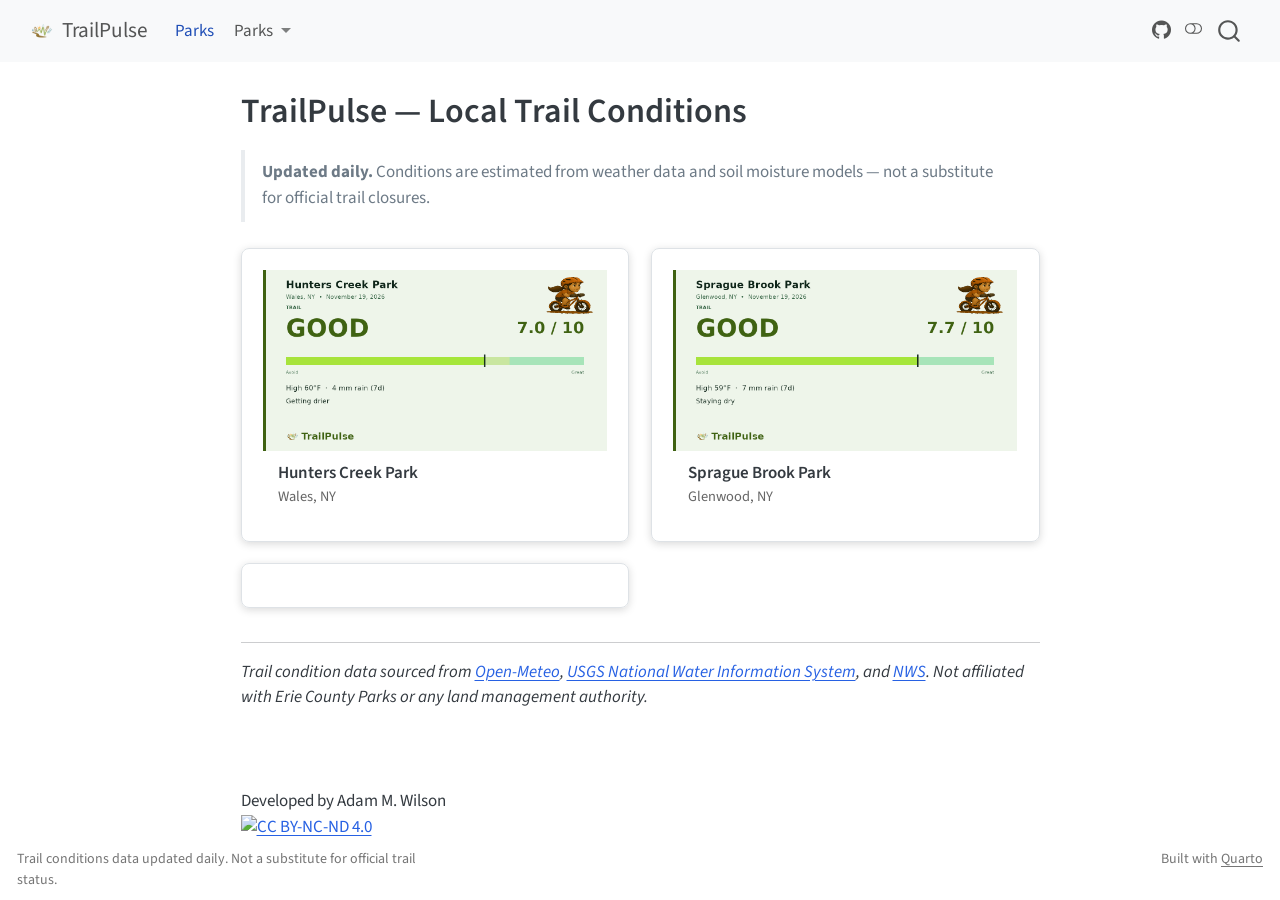
==== index.html @ bd88b4e5 "Built site for gh-pages" ====
<!DOCTYPE html>
<html xmlns="http://www.w3.org/1999/xhtml" lang="en" xml:lang="en"><head>

<meta charset="utf-8">
<meta name="generator" content="quarto-1.11.9">

<meta name="viewport" content="width=device-width, initial-scale=1.0, user-scalable=yes">


<title>TrailPulse — Local Trail Conditions – TrailPulse</title>
<style>
/* Default styles provided by pandoc.
** See https://pandoc.org/MANUAL.html#variables-for-html for config info.
*/
span.smallcaps{font-variant: small-caps;}
div.columns{display: flex; gap: 1.5em;}
div.column{flex: auto;}
@media screen {
div.columns{gap: min(4vw, 1.5em);}
div.column{overflow-x: auto;}
}
div.hanging-indent{margin-left: 1.5em; text-indent: -1.5em;}
ul.task-list{list-style: none;}
ul.task-list li input[type="checkbox"] {
  width: 0.8em;
  margin: 0 0.8em 0.2em -1em; /* quarto-specific, see https://github.com/quarto-dev/quarto-cli/issues/4556 */ 
  vertical-align: middle;
}
</style>


<script src="site_libs/quarto-nav/quarto-nav.js"></script>
<script src="site_libs/quarto-nav/headroom.min.js"></script>
<script src="site_libs/clipboard/clipboard.min.js"></script>
<script src="site_libs/quarto-search/autocomplete.umd.js"></script>
<script src="site_libs/quarto-search/fuse.min.js"></script>
<script src="site_libs/quarto-search/quarto-search.js"></script>
<meta name="quarto:offset" content="./">
<link href="./img/favicon.png" rel="icon" type="image/png">
<script src="site_libs/quarto-html/quarto.js" type="module"></script>
<script src="site_libs/quarto-html/tabsets/tabsets.js" type="module"></script>
<script src="site_libs/quarto-html/scrollable-regions/scrollable-regions.js" type="module"></script>
<script src="site_libs/quarto-html/popper.min.js"></script>
<script src="site_libs/quarto-html/tippy.umd.min.js"></script>
<script src="site_libs/quarto-html/anchor.min.js"></script>
<link href="site_libs/quarto-html/tippy.css" rel="stylesheet">
<link href="site_libs/quarto-html/quarto-syntax-highlighting-63b5708e65d6cd79cd7618c58d0c21e7.css" rel="stylesheet" class="quarto-color-scheme" id="quarto-text-highlighting-styles">
<link href="site_libs/quarto-html/quarto-syntax-highlighting-dark-447e42e69aaa9833c0ba1b986f430b20.css" rel="stylesheet" class="quarto-color-scheme quarto-color-alternate" id="quarto-text-highlighting-styles">
<link href="site_libs/quarto-html/quarto-syntax-highlighting-63b5708e65d6cd79cd7618c58d0c21e7.css" rel="stylesheet" class="quarto-color-scheme-extra" id="quarto-text-highlighting-styles">
<script src="site_libs/bootstrap/bootstrap.min.js"></script>
<link href="site_libs/bootstrap/bootstrap-icons.css" rel="stylesheet">
<link href="site_libs/bootstrap/bootstrap-ea67d19c76e621e4bbc67ae8277c98bb.min.css" rel="stylesheet" append-hash="true" class="quarto-color-scheme" id="quarto-bootstrap" data-mode="light">
<link href="site_libs/bootstrap/bootstrap-dark-d78374ffb415f58d4677e92c01d567e3.min.css" rel="stylesheet" append-hash="true" class="quarto-color-scheme quarto-color-alternate" id="quarto-bootstrap" data-mode="dark">
<link href="site_libs/bootstrap/bootstrap-ea67d19c76e621e4bbc67ae8277c98bb.min.css" rel="stylesheet" append-hash="true" class="quarto-color-scheme-extra" id="quarto-bootstrap" data-mode="light">
<script id="quarto-search-options" type="application/json">{
  "location": "navbar",
  "copy-button": false,
  "collapse-after": 3,
  "panel-placement": "end",
  "type": "overlay",
  "limit": 50,
  "keyboard-shortcut": [
    "f",
    "/",
    "s"
  ],
  "show-item-context": false,
  "language": {
    "search-no-results-text": "No results",
    "search-matching-documents-text": "matching documents",
    "search-copy-link-title": "Copy link to search",
    "search-hide-matches-text": "Hide additional matches",
    "search-more-match-text": "more match in this document",
    "search-more-matches-text": "more matches in this document",
    "search-clear-button-title": "Clear",
    "search-text-placeholder": "",
    "search-detached-cancel-button-title": "Cancel",
    "search-submit-button-title": "Submit",
    "search-label": "Search"
  }
}</script>
<script async="" src="https://www.googletagmanager.com/gtag/js?id=G-FHSPP71LBP"></script>

<script type="text/javascript">

window.dataLayer = window.dataLayer || [];
function gtag(){dataLayer.push(arguments);}
gtag('js', new Date());
gtag('config', 'G-FHSPP71LBP', { 'anonymize_ip': true});
</script>
<style>
/* ── TrailPulse custom styles ── */
/* Source of truth for site CSS (_quarto.yml include-in-header).
   Keep include/styles.css in sync when editing. */

/* ── Hero section ── */
.tp-hero {
  display: flex;
  align-items: center;
  gap: 1.5rem;
  margin-bottom: 1.5rem;
}

.tp-hero .tp-face {
  flex-shrink: 0;
}

.tp-hero-text h2 {
  margin-top: 0;
  font-size: 2rem;
}

/* ── Mud/snow level badge ── */
.tp-level-badge {
  display: inline-block;
  padding: 0.35em 0.9em;
  border-radius: 2em;
  font-weight: 700;
  font-size: 1.1em;
  letter-spacing: 0.04em;
  text-transform: uppercase;
  color: #fff;
}

/* Mud level colors */
.mud-0  { background: #d4a96a; } /* Bone Dry   */
.mud-1  { background: #c9a060; } /* Dusty      */
.mud-2  { background: #b8864a; } /* Firm       */
.mud-3  { background: #a06c34; } /* Tacky      */
.mud-4  { background: #8b5a2b; } /* Soft       */
.mud-5  { background: #7a4a22; } /* Muddy      */
.mud-6  { background: #6b3b18; } /* Very Muddy */
.mud-7  { background: #5a2e10; } /* Impassable */

/* Snow level colors */
.snow-0 { background: #b0bec5; } /* Bare       */
.snow-1 { background: #90a4ae; } /* Dusting    */
.snow-2 { background: #64b5f6; } /* Skiable    */
.snow-3 { background: #1e88e5; } /* Good       */
.snow-4 { background: #0d47a1; } /* Powder Day */

/* ── 7-day mini face strip ── */
.tp-forecast-strip {
  display: flex;
  gap: 0.5rem;
  justify-content: space-around;
  flex-wrap: wrap;
  margin: 1rem 0;
}

.tp-forecast-strip--scroll {
  flex-wrap: nowrap;
  justify-content: flex-start;
  width: max-content;
  min-width: 100%;
  margin: 0;
}

.tp-forecast-day {
  display: flex;
  flex-direction: column;
  align-items: center;
  font-size: 0.75rem;
  gap: 0.25rem;
  flex-shrink: 0;
}

.tp-forecast-day .day-label {
  font-weight: 600;
  color: var(--bs-secondary);
}

.tp-forecast-day .mud-label {
  font-size: 0.65rem;
  color: var(--bs-secondary);
}

/* Horizontal scroll wrapper for NWS / forecast strips */
.tp-hscroll {
  overflow-x: auto;
  -webkit-overflow-scrolling: touch;
  margin: 1rem 0;
  padding-bottom: 0.25rem;
}

/* ── Stat badges ── */
.tp-stat-row {
  display: flex;
  gap: 1rem;
  flex-wrap: wrap;
  margin-top: 0.5rem;
}

.tp-stat-box {
  background: var(--bs-light);
  border-radius: 0.5rem;
  padding: 1rem 1.25rem;
  text-align: center;
  flex: 1 1 140px;
  min-width: 120px;
}

.tp-stat-box .stat-value {
  font-size: 2rem;
  font-weight: 700;
  line-height: 1;
}

.tp-stat-box .stat-label {
  font-size: 0.8rem;
  color: var(--bs-secondary);
  text-transform: uppercase;
  letter-spacing: 0.05em;
}

/* ── Percentile badge ── */
.tp-percentile {
  background: var(--bs-primary);
  color: white;
  border-radius: 0.5rem;
  padding: 0.75rem 1.25rem;
  display: inline-block;
  font-size: 1rem;
}

/* ── Forecast boundary line in dygraphs ── */
.dygraph-annotation-container > div {
  border-left: 2px dashed #666 !important;
}

/* ── Park cards on landing page ── */
.tp-park-grid {
  display: grid;
  grid-template-columns: repeat(auto-fill, minmax(min(100%, 280px), 1fr));
  gap: 1.25rem;
  margin-top: 1.5rem;
}

.tp-park-card {
  border: 1px solid var(--bs-border-color);
  border-radius: 0.75rem;
  padding: 1.25rem;
  text-decoration: none;
  color: inherit;
  display: block;
  transition: box-shadow 0.2s;
}

.tp-park-card:hover {
  box-shadow: 0 4px 16px rgba(0,0,0,0.12);
  text-decoration: none;
  color: inherit;
}

.tp-park-card .park-name {
  font-size: 1.2rem;
  font-weight: 700;
  margin-bottom: 0.25rem;
}

.tp-park-card .park-location {
  font-size: 0.85rem;
  color: var(--bs-secondary);
  margin-bottom: 0.75rem;
}

/* ── NWS forecast cards ── */
.nws-forecast-card {
  min-width: 80px;
  max-width: 100px;
  border: 1px solid var(--bs-border-color);
  border-radius: 0.5rem;
  padding: 0.4rem 0.3rem;
  text-align: center;
  display: flex;
  flex-direction: column;
  align-items: center;
  gap: 0.15rem;
  font-size: 0.75rem;
  flex-shrink: 0;
}
.nws-forecast-card .nws-period-name {
  font-weight: 600;
  font-size: 0.8rem;
  color: var(--bs-body-color);
}
.nws-forecast-card .nws-temp {
  font-size: 0.85rem;
  font-weight: 500;
  line-height: 1.2;
}
.nws-forecast-card .nws-precip { color: #1565C0; font-size: 0.75rem; }
.nws-forecast-card .nws-wind   { color: var(--bs-secondary); font-size: 0.7rem; }
.nws-forecast-card .nws-desc {
  font-size: 0.65rem;
  color: var(--bs-secondary);
  max-width: 90px;
  overflow-wrap: break-word;
}
.nws-forecast-card img { width: 48px; height: 48px; border-radius: 4px; }

/* ── Condition card (hero redesign) ── */
.tp-condition-card {
  display: flex;
  flex-direction: column;
  gap: 0.75rem;
  margin-bottom: 1.5rem;
}

.tp-condition-main {
  display: flex;
  align-items: center;
  gap: 1.5rem;
  flex-wrap: wrap;
}

.tp-condition-main > svg {
  width: 160px;
  max-width: 100%;
  height: auto;
  flex-shrink: 0;
}

.tp-score-col {
  flex: 1;
  min-width: 200px;
  display: flex;
  flex-direction: column;
  gap: 0.4rem;
}

.tp-score-header {
  display: flex;
  align-items: baseline;
  gap: 0.75rem;
  flex-wrap: wrap;
}

.tp-score-num {
  font-size: 3rem;
  font-weight: 800;
  line-height: 1;
}

.tp-label-pill {
  display: inline-block;
  padding: 0.25em 0.8em;
  border-radius: 999px;
  font-weight: 700;
  font-size: 1rem;
  text-transform: uppercase;
  letter-spacing: 0.04em;
  color: #fff;
}

.tp-score-bar-bg {
  height: 12px;
  min-height: 12px;
  width: 100%;
  border-radius: 6px;
  background: #dee2e6;
  overflow: hidden;
  flex-shrink: 0;
}

.tp-score-bar-fill {
  height: 12px;
  border-radius: 6px;
  transition: width 0.3s ease;
}

.tp-score-endpoints {
  display: flex;
  justify-content: space-between;
  font-size: 0.7rem;
  color: var(--bs-secondary);
}

/* Condition context row */
.tp-context-row {
  font-size: 0.9rem;
  color: var(--bs-secondary);
}

/* ── Page toolbar: update banner + share ── */
.tp-page-toolbar {
  display: flex;
  align-items: stretch;
  gap: 0.75rem;
  flex-wrap: wrap;
  margin-bottom: 1rem;
}

.tp-page-toolbar .tp-update-banner {
  flex: 1 1 16rem;
  margin-bottom: 0;
}

.tp-share-btn {
  flex: 0 0 auto;
  align-self: center;
  appearance: none;
  border: 1px solid var(--bs-border-color, #ced4da);
  background: var(--bs-body-bg, #fff);
  color: var(--bs-body-color, #212529);
  border-radius: 0.4rem;
  padding: 0.55rem 0.95rem;
  font-size: 0.875rem;
  font-weight: 600;
  line-height: 1.2;
  cursor: pointer;
  min-height: 44px;
  touch-action: manipulation;
}

.tp-share-btn:hover,
.tp-share-btn:focus-visible {
  border-color: var(--bs-primary, #0d6efd);
  color: var(--bs-primary, #0d6efd);
  outline: none;
}

.tp-share-btn:focus-visible {
  box-shadow: 0 0 0 3px rgba(13, 110, 253, 0.25);
}

.tp-share-btn.tp-share-copied {
  border-color: #16a34a;
  color: #15803d;
  background: #dcfce7;
}

/* ── Last-updated banner ── */
.tp-update-banner {
  padding: 0.45rem 0.85rem;
  border-left: 4px solid #0d6efd;
  background: #f0f6ff;
  border-radius: 0 0.25rem 0.25rem 0;
  margin-bottom: 1rem;
  font-size: 0.875rem;
}

.tp-update-banner.tp-stale {
  border-left-color: #dc3545;
  background: #fff5f5;
  color: #842029;
}

.tp-update-banner.tp-stale::before {
  content: "⚠️ Data may be outdated — ";
  font-weight: 700;
}

/* Charts / figures — never overflow viewport */
.cell-output-display,
.quarto-figure,
.figure {
  max-width: 100%;
  overflow-x: auto;
}

.cell-output-display img,
.quarto-figure img,
img.figure-img,
.plotly {
  max-width: 100%;
  height: auto;
}

svg.ggplot,
.cell-output-display svg {
  max-width: 100%;
  height: auto;
}

/* Dark mode overrides */
[data-bs-theme="dark"] .tp-score-bar-bg { background: #495057; }
[data-bs-theme="dark"] .tp-update-banner { background: #1a2840; border-left-color: #4d9fff; }
[data-bs-theme="dark"] .tp-update-banner.tp-stale { background: #3b1219; border-left-color: #f87171; color: #fca5a5; }
[data-bs-theme="dark"] .tp-stat-box { background: var(--bs-secondary-bg, #343a40); }
[data-bs-theme="dark"] .tp-share-btn {
  background: var(--bs-secondary-bg, #343a40);
  border-color: #6c757d;
  color: var(--bs-body-color, #dee2e6);
}
[data-bs-theme="dark"] .tp-share-btn.tp-share-copied {
  background: #14532d;
  border-color: #22c55e;
  color: #86efac;
}

/* ── Phone ── */
@media (max-width: 576px) {
  .tp-condition-main {
    flex-direction: column;
    align-items: flex-start;
    gap: 0.75rem;
  }

  .tp-condition-main > svg {
    width: 88px;
    max-width: 88px;
  }

  .tp-score-col {
    min-width: 0;
    width: 100%;
  }

  .tp-score-num {
    font-size: 2rem;
  }

  .tp-label-pill {
    font-size: 0.85rem;
  }

  .tp-stat-box {
    flex: 1 1 calc(50% - 0.5rem);
    padding: 0.75rem 0.85rem;
  }

  .tp-stat-box .stat-value {
    font-size: 1.35rem;
  }

  .tp-stat-box .stat-label {
    font-size: 0.7rem;
  }

  .tp-percentile {
    display: block;
    width: 100%;
    box-sizing: border-box;
  }

  .tp-forecast-day svg {
    width: 56px !important;
    height: auto !important;
  }

  .tp-page-toolbar {
    flex-direction: column;
    align-items: stretch;
  }

  .tp-share-btn {
    width: 100%;
  }

  .tp-hero-text h2 {
    font-size: 1.5rem;
  }
}

/* ── Tablet ── */
@media (min-width: 577px) and (max-width: 992px) {
  .tp-score-num {
    font-size: 2.5rem;
  }

  .tp-condition-main > svg {
    width: 130px;
  }
}
</style>


<meta property="og:title" content="TrailPulse — Local Trail Conditions – TrailPulse">
<meta property="og:description" content="Live mud scores, snow conditions, and 7-day forecasts for local trails. Know before you go.">
<meta property="og:image" content="https://adammwilson.github.io/TrailPulse/parks/hunters-creek/og-card.png">
<meta property="og:site_name" content="TrailPulse">
<meta property="og:image:alt" content="Hunters Creek Park trail conditions card">
<meta property="og:image:height" content="630">
<meta property="og:image:width" content="1200">
<meta name="twitter:title" content="TrailPulse — Local Trail Conditions – TrailPulse">
<meta name="twitter:description" content="Live mud scores, snow conditions, and 7-day forecasts for local trails. Know before you go.">
<meta name="twitter:image" content="https://adammwilson.github.io/TrailPulse/parks/hunters-creek/og-card.png">
<meta name="twitter:card" content="summary_large_image">
<meta name="twitter:image:alt" content="Hunters Creek Park trail conditions card">
</head>

<body class="nav-fixed fullcontent quarto-light"><a id="quarto-skip-link" class="visually-hidden-focusable" href="#quarto-document-content">Skip to main content</a><script id="quarto-html-before-body" type="application/javascript">
    const toggleBodyColorMode = (bsSheetEl) => {
      const mode = bsSheetEl.getAttribute("data-mode");
      const bodyEl = window.document.querySelector("body");
      if (mode === "dark") {
        bodyEl.classList.add("quarto-dark");
        bodyEl.classList.remove("quarto-light");
      } else {
        bodyEl.classList.add("quarto-light");
        bodyEl.classList.remove("quarto-dark");
      }
    }
    const toggleBodyColorPrimary = () => {
      const bsSheetEl = window.document.querySelector("link#quarto-bootstrap:not([rel=disabled-stylesheet])");
      if (bsSheetEl) {
        toggleBodyColorMode(bsSheetEl);
      }
    }
    const setColorSchemeToggle = (alternate) => {
      const toggles = window.document.querySelectorAll('.quarto-color-scheme-toggle');
      for (let i=0; i < toggles.length; i++) {
        const toggle = toggles[i];
        if (toggle) {
          toggle.setAttribute("aria-checked", alternate ? "true" : "false");
          if (alternate) {
            toggle.classList.add("alternate");
          } else {
            toggle.classList.remove("alternate");
          }
        }
      }
    };
    const toggleColorMode = (alternate) => {
      // Switch the stylesheets
      const primaryStylesheets = window.document.querySelectorAll('link.quarto-color-scheme:not(.quarto-color-alternate)');
      const alternateStylesheets = window.document.querySelectorAll('link.quarto-color-scheme.quarto-color-alternate');
      manageTransitions('#quarto-margin-sidebar .nav-link', false);
      if (alternate) {
        // note: dark is layered on light, we don't disable primary!
        enableStylesheet(alternateStylesheets);
        for (const sheetNode of alternateStylesheets) {
          if (sheetNode.id === "quarto-bootstrap") {
            toggleBodyColorMode(sheetNode);
          }
        }
      } else {
        disableStylesheet(alternateStylesheets);
        enableStylesheet(primaryStylesheets)
        toggleBodyColorPrimary();
      }
      manageTransitions('#quarto-margin-sidebar .nav-link', true);
      // Switch the toggles
      setColorSchemeToggle(alternate)
    }
    // Hack to workaround the fact that safari doesn't
    // properly recolor the scrollbar when toggling (#1455).
    // Not run on load: stylesheets are set before first paint there, and
    // scrolling would undo the scroll to a URL fragment (#14973).
    // The one pixel nudge keeps the reader where they were.
    const refreshSafariScrollbar = () => {
      if (navigator.userAgent.indexOf('Safari') > 0 && navigator.userAgent.indexOf('Chrome') == -1) {
        manageTransitions("body", false);
        const scrollY = window.scrollY;
        window.scrollTo(0, scrollY > 0 ? scrollY - 1 : 1);
        setTimeout(() => {
          window.scrollTo(0, scrollY);
          manageTransitions("body", true);
        }, 40);
      }
    }
    const disableStylesheet = (stylesheets) => {
      for (let i=0; i < stylesheets.length; i++) {
        const stylesheet = stylesheets[i];
        stylesheet.rel = 'disabled-stylesheet';
      }
    }
    const enableStylesheet = (stylesheets) => {
      for (let i=0; i < stylesheets.length; i++) {
        const stylesheet = stylesheets[i];
        if(stylesheet.rel !== 'stylesheet') { // for Chrome, which will still FOUC without this check
          stylesheet.rel = 'stylesheet';
        }
      }
    }
    const manageTransitions = (selector, allowTransitions) => {
      const els = window.document.querySelectorAll(selector);
      for (let i=0; i < els.length; i++) {
        const el = els[i];
        if (allowTransitions) {
          el.classList.remove('notransition');
        } else {
          el.classList.add('notransition');
        }
      }
    }
    const isFileUrl = () => {
      return window.location.protocol === 'file:';
    }
    const hasAlternateSentinel = () => {
      let styleSentinel = getColorSchemeSentinel();
      if (styleSentinel !== null) {
        return styleSentinel === "alternate";
      } else {
        return false;
      }
    }
    const setStyleSentinel = (alternate) => {
      const value = alternate ? "alternate" : "default";
      if (!isFileUrl()) {
        window.localStorage.setItem("quarto-color-scheme", value);
      } else {
        localAlternateSentinel = value;
      }
    }
    const getColorSchemeSentinel = () => {
      if (!isFileUrl()) {
        const storageValue = window.localStorage.getItem("quarto-color-scheme");
        return storageValue != null ? storageValue : localAlternateSentinel;
      } else {
        return localAlternateSentinel;
      }
    }
    const toggleGiscusIfUsed = (isAlternate, darkModeDefault) => {
      const baseTheme = document.querySelector('#giscus-base-theme')?.value ?? 'light';
      const alternateTheme = document.querySelector('#giscus-alt-theme')?.value ?? 'dark';
      let newTheme = '';
      if(authorPrefersDark) {
        newTheme = isAlternate ? baseTheme : alternateTheme;
      } else {
        newTheme = isAlternate ? alternateTheme : baseTheme;
      }
      const changeGiscusTheme = () => {
        // From: https://github.com/giscus/giscus/issues/336
        const sendMessage = (message) => {
          const iframe = document.querySelector('iframe.giscus-frame');
          if (!iframe) return;
          iframe.contentWindow.postMessage({ giscus: message }, 'https://giscus.app');
        }
        sendMessage({
          setConfig: {
            theme: newTheme
          }
        });
      }
      const isGiscussLoaded = window.document.querySelector('iframe.giscus-frame') !== null;
      if (isGiscussLoaded) {
        changeGiscusTheme();
      }
    };
    const authorPrefersDark = false;
    const darkModeDefault = authorPrefersDark;
      document.querySelector('link#quarto-text-highlighting-styles.quarto-color-scheme-extra').rel = 'disabled-stylesheet';
      document.querySelector('link#quarto-bootstrap.quarto-color-scheme-extra').rel = 'disabled-stylesheet';
    let localAlternateSentinel = darkModeDefault ? 'alternate' : 'default';
    // Dark / light mode switch
    window.quartoToggleColorScheme = () => {
      // Read the current dark / light value
      let toAlternate = !hasAlternateSentinel();
      toggleColorMode(toAlternate);
      refreshSafariScrollbar();
      setStyleSentinel(toAlternate);
      toggleGiscusIfUsed(toAlternate, darkModeDefault);
      window.dispatchEvent(new Event('resize'));
    };
    // Switch to dark mode if need be
    if (hasAlternateSentinel()) {
      toggleColorMode(true);
    } else {
      toggleColorMode(false);
    }
  </script>

<div id="quarto-search-results"></div>
  <header id="quarto-header" class="headroom fixed-top">
    <nav class="navbar navbar-expand-lg " data-bs-theme="dark" aria-label="Site">
      <div class="navbar-container container-fluid">
      <div class="navbar-brand-container mx-auto">
    <a href="./index.html" class="navbar-brand navbar-brand-logo">
    <img src="./img/logo.png" alt="TrailPulse" class="navbar-logo light-content">
    <img src="./img/logo.png" alt="TrailPulse" class="navbar-logo dark-content">
    </a>
    <a class="navbar-brand" href="./index.html">
    <span class="navbar-title">TrailPulse</span>
    </a>
  </div>
          <button class="navbar-toggler" type="button" data-bs-toggle="collapse" data-bs-target="#navbarCollapse" aria-controls="navbarCollapse" aria-expanded="false" aria-label="Toggle navigation" onclick="if (window.quartoToggleHeadroom) { window.quartoToggleHeadroom(); }">
  <span class="navbar-toggler-icon"></span>
</button>
          <div class="collapse navbar-collapse" id="navbarCollapse">
            <ul class="navbar-nav navbar-nav-scroll me-auto">
  <li class="nav-item">
    <a class="nav-link active" href="./index.html" aria-current="page"> 
<span class="menu-text">Parks</span></a>
  </li>  
  <li class="nav-item dropdown ">
    <a class="nav-link dropdown-toggle" href="#" id="nav-menu-parks" role="link" data-bs-toggle="dropdown" aria-expanded="false">
 <span class="menu-text">Parks</span>
    </a>
    <ul class="dropdown-menu" aria-labelledby="nav-menu-parks">    
        <li>
    <a class="dropdown-item" href="./parks/hunters-creek/index.html">
 <span class="dropdown-text">Hunters Creek Park</span></a>
  </li>  
        <li>
    <a class="dropdown-item" href="./parks/sprague-brook/index.html">
 <span class="dropdown-text">Sprague Brook Park</span></a>
  </li>  
    </ul>
  </li>
</ul>
            <ul class="navbar-nav navbar-nav-scroll ms-auto">
  <li class="nav-item compact">
    <a class="nav-link" href="https://github.com/adammwilson/TrailPulse"> <i class="bi bi-github" role="img">
</i> 
<span class="menu-text"></span></a>
  </li>  
</ul>
          </div> <!-- /navcollapse -->
            <div class="quarto-navbar-tools">
  <button type="button" role="switch" aria-checked="false" class="quarto-color-scheme-toggle quarto-navigation-tool  px-1" onclick="window.quartoToggleColorScheme(); return false;" title="Toggle dark mode" aria-label="Toggle dark mode"><i class="bi"></i></button>
</div>
            <div id="quarto-search" class="" title="Search"></div>
      </div> <!-- /container-fluid -->
    </nav>
</header>
<!-- content -->
<div id="quarto-content" class="quarto-container page-columns page-rows-contents page-layout-article page-navbar">
<!-- sidebar -->
<!-- margin-sidebar -->
    
<!-- main -->
<main class="content" id="quarto-document-content" tabindex="-1">


<header id="title-block-header" class="quarto-title-block default">
<div class="quarto-title">
<h1 class="title">TrailPulse — Local Trail Conditions</h1>
</div>



<div class="quarto-title-meta">

    
  
    
  </div>
  


</header>


<blockquote class="blockquote">
<p><strong>Updated daily.</strong> Conditions are estimated from weather data and soil moisture models — not a substitute for official trail closures.</p>
</blockquote>
<div class="tp-park-grid">
<a href="parks/hunters-creek/index.html" class="tp-park-card" style="text-decoration:none;color:inherit;display:flex;flex-direction:column;border-radius:8px;overflow:hidden;box-shadow:0 2px 8px rgba(0,0,0,0.15);"> <img src="parks/hunters-creek/og-card.png" alt="Hunters Creek Park trail conditions card" style="width:100%;display:block;">
<div style="padding:0.6rem 0.9rem 0.7rem;">
<div style="font-weight:600;font-size:1rem;">
Hunters Creek Park
</div>
<div style="font-size:0.85em;color:#666;">
Wales, NY
</div>
</div>
</a> <a href="parks/sprague-brook/index.html" class="tp-park-card" style="text-decoration:none;color:inherit;display:flex;flex-direction:column;border-radius:8px;overflow:hidden;box-shadow:0 2px 8px rgba(0,0,0,0.15);"> <img src="parks/sprague-brook/og-card.png" alt="Sprague Brook Park trail conditions card" style="width:100%;display:block;">
<div style="padding:0.6rem 0.9rem 0.7rem;">
<div style="font-weight:600;font-size:1rem;">
Sprague Brook Park
</div>
<div style="font-size:0.85em;color:#666;">
Glenwood, NY
</div>
</div>
</a><p><a href="parks/sprague-brook/index.html" class="tp-park-card" style="text-decoration:none;color:inherit;display:flex;flex-direction:column;border-radius:8px;overflow:hidden;box-shadow:0 2px 8px rgba(0,0,0,0.15);"></a></p>
</div>
<hr>
<p><em>Trail condition data sourced from <a href="https://open-meteo.com">Open-Meteo</a>, <a href="https://waterdata.usgs.gov">USGS National Water Information System</a>, and <a href="https://www.weather.gov">NWS</a>. Not affiliated with Erie County Parks or any land management authority.</em></p>



</main> <!-- /main -->
<!-- give the footer some space -->
<br>
<br>

<footer id="site-footer">
  <div id="footer1"> Developed by Adam M. Wilson</div>
  <div id="footer2">
  <a rel="license" property="http://creativecommons.org/ns#license" href="https://creativecommons.org/licenses/by-nc-nd/4.0/"><img src="https://licensebuttons.net/l/by-nc-nd/4.0/88x31.png" alt="CC BY-NC-ND 4.0"></a>
  </div>
</footer>

<script>
(function () {
  var banner = document.querySelector('.tp-update-banner');
  if (!banner) return;
  var renderedAt = parseInt(banner.getAttribute('data-rendered-at'), 10);
  if (!renderedAt) return;
  var ageHours = (Date.now() / 1000 - renderedAt) / 3600;
  if (ageHours > 24) {
    banner.classList.add('tp-stale');
  }
})();

/* Park panel-tabset: #snow / #trail hash (also ?tab=), seasonal default, Share URL */
(function () {
  var panel = document.querySelector('.panel-tabset');
  if (!panel) return;

  function tabKeyFromText(text) {
    text = text || '';
    if (/Snow/i.test(text)) return 'snow';
    if (/Trail/i.test(text)) return 'trail';
    return null;
  }

  function findTabLink(key) {
    var links = panel.querySelectorAll('.nav-link');
    for (var i = 0; i < links.length; i++) {
      if (tabKeyFromText(links[i].textContent) === key) return links[i];
    }
    return null;
  }

  function activeTabKey() {
    var active = panel.querySelector('.nav-link.active');
    return tabKeyFromText(active && active.textContent) || 'trail';
  }

  function tabFromLocation() {
    var h = (window.location.hash || '').replace(/^#/, '').toLowerCase();
    if (h === 'snow' || h === 'trail') return h;
    try {
      var q = new URLSearchParams(window.location.search).get('tab');
      if (q) {
        q = String(q).toLowerCase();
        if (q === 'snow' || q === 'trail') return q;
      }
    } catch (e) { /* ignore */ }
    return null;
  }

  function setTabHash(key, replace) {
    if (key !== 'snow' && key !== 'trail') return;
    var hash = '#' + key;
    if (window.location.hash === hash) return;
    try {
      if (replace) {
        history.replaceState(null, '', hash);
      } else {
        history.pushState(null, '', hash);
      }
    } catch (e) {
      window.location.hash = key;
    }
  }

  function activateTab(key, syncHash) {
    var link = findTabLink(key);
    if (!link) return;
    if (!link.classList.contains('active')) {
      link.click();
    }
    if (syncHash) setTabHash(key, true);
  }

  function applyInitialTab() {
    var fromUrl = tabFromLocation();
    if (fromUrl) {
      activateTab(fromUrl, true);
      return;
    }
    if (window.TP_DEFAULT_SNOW_TAB) {
      activateTab('snow', true);
      return;
    }
    setTabHash(activeTabKey(), true);
  }

  function onTabShown(ev) {
    var t = ev.target;
    if (!t || !panel.contains(t)) return;
    var key = tabKeyFromText(t.textContent);
    if (key) setTabHash(key, true);
  }

  panel.addEventListener('shown.bs.tab', onTabShown);
  panel.addEventListener('click', function (ev) {
    var link = ev.target && ev.target.closest ? ev.target.closest('.nav-link') : null;
    if (!link || !panel.contains(link)) return;
    var key = tabKeyFromText(link.textContent);
    if (key) {
      window.setTimeout(function () { setTabHash(key, true); }, 0);
    }
  });

  window.addEventListener('hashchange', function () {
    var key = tabFromLocation();
    if (key) activateTab(key, false);
  });

  if (document.readyState === 'loading') {
    document.addEventListener('DOMContentLoaded', applyInitialTab);
  } else {
    applyInitialTab();
  }

  window.TP_activeParkTab = activeTabKey;
})();

/* Share this page — copy absolute park URL including current tab hash */
(function () {
  var btn = document.getElementById('tp-share-btn');
  if (!btn) return;
  var idleLabel = btn.textContent;

  function parkShareUrl() {
    var origin = window.location.origin;
    var path = window.location.pathname || '/';
    path = path.replace(/index\.html?$/i, '');
    if (path.charAt(path.length - 1) !== '/') path += '/';
    var tab = (typeof window.TP_activeParkTab === 'function')
      ? window.TP_activeParkTab()
      : ((window.location.hash || '').replace(/^#/, '') || 'trail');
    if (tab !== 'snow' && tab !== 'trail') tab = 'trail';
    var hash = '#' + tab;
    if (origin && origin !== 'null') return origin + path + hash;
    var base = window.location.href.split('#')[0].split('?')[0];
    return base.replace(/index\.html?$/i, '') + hash;
  }

  function setFeedback(text, ok) {
    btn.textContent = text;
    btn.classList.toggle('tp-share-copied', !!ok);
    window.setTimeout(function () {
      btn.textContent = idleLabel;
      btn.classList.remove('tp-share-copied');
    }, 2000);
  }

  function fallbackCopy(text) {
    var ta = document.createElement('textarea');
    ta.value = text;
    ta.setAttribute('readonly', '');
    ta.style.position = 'fixed';
    ta.style.left = '-9999px';
    document.body.appendChild(ta);
    ta.select();
    var ok = false;
    try { ok = document.execCommand('copy'); } catch (e) { ok = false; }
    document.body.removeChild(ta);
    return ok;
  }

  btn.addEventListener('click', function () {
    var url = parkShareUrl();
    if (navigator.clipboard && navigator.clipboard.writeText) {
      navigator.clipboard.writeText(url).then(function () {
        setFeedback('Link copied', true);
      }).catch(function () {
        var ok = fallbackCopy(url);
        setFeedback(ok ? 'Link copied' : 'Copy failed', ok);
      });
      return;
    }
    var ok = fallbackCopy(url);
    setFeedback(ok ? 'Link copied' : 'Copy failed', ok);
  });
})();
</script>
<script id="quarto-html-after-body" type="application/javascript">
  window.document.addEventListener("DOMContentLoaded", function (event) {
    // Ensure there is a toggle, if there isn't float one in the top right
    if (window.document.querySelector('.quarto-color-scheme-toggle') === null) {
      const toggle = window.document.createElement('button');
      toggle.type = "button";
      toggle.setAttribute("role", "switch");
      toggle.setAttribute("aria-checked", "false");
      toggle.classList.add('top-right');
      toggle.classList.add('quarto-color-scheme-toggle');
      toggle.setAttribute("aria-label", "Toggle dark mode");
      toggle.onclick = function() { try { window.quartoToggleColorScheme(); } catch {} return false; };
      const i = window.document.createElement("i");
      i.classList.add('bi');
      toggle.appendChild(i);
      // Put the toggle in a landmark of its own, so that landmark navigation
      // can reach it.
      //
      // The container is always a fresh direct child of body, and the toggle is
      // never moved into page furniture that the theme or the author controls.
      // The toggle is positioned against the page, so any ancestor that
      // establishes a containing block captures it: a positioned element or a
      // grid for position: absolute, and transform, filter, will-change or
      // contain for position: fixed. A direct child of body has none of these
      // to inherit, and the shift when one appears is silent and visual.
      //
      // ARIA says a document should have at most one banner, and axe reports a
      // duplicate whether or not the banners carry distinct labels. So use a
      // header when the page has no banner yet, and a named region otherwise.
      //
      // A header is a banner wherever it sits, unless it is inside sectioning
      // content, so this cannot just look at the children of body: a custom
      // page layout wraps the title block header in a plain div. An explicit
      // role="banner" always counts.
      const sectioning = 'article, aside, main, nav, section, [role="article"], [role="complementary"], [role="main"], [role="navigation"], [role="region"]';
      const hasBanner = Array.from(
        window.document.querySelectorAll('header:not([role]), [role="banner"]')
      ).some(function(el) {
        return el.hasAttribute("role") || el.closest(sectioning) === null;
      });
      const container = window.document.createElement(hasBanner ? "div" : "header");
      if (hasBanner) {
        container.setAttribute("role", "region");
        container.setAttribute("aria-label", "Toggle dark mode");
      }
      container.classList.add('quarto-color-scheme-toggle-container');
      container.appendChild(toggle);
      window.document.body.appendChild(container);
    }
    setColorSchemeToggle(hasAlternateSentinel())
    const icon = "";
    const anchorJS = new window.AnchorJS();
    anchorJS.options = {
      placement: 'right',
      icon: icon
    };
    anchorJS.add('.anchored');
    const isCodeAnnotation = (el) => {
      for (const clz of el.classList) {
        if (clz.startsWith('code-annotation-')) {                     
          return true;
        }
      }
      return false;
    }
    const onCopySuccess = function(e) {
      // button target
      const button = e.trigger;
      // don't keep focus
      button.blur();
      // flash "checked"
      button.classList.add('code-copy-button-checked');
      var currentTitle = button.getAttribute("title");
      button.setAttribute("title", "Copied!");
      let tooltip;
      if (window.bootstrap) {
        button.setAttribute("data-bs-toggle", "tooltip");
        button.setAttribute("data-bs-placement", "left");
        button.setAttribute("data-bs-title", "Copied!");
        tooltip = new bootstrap.Tooltip(button, 
          { trigger: "manual", 
            customClass: "code-copy-button-tooltip",
            offset: [0, -8]});
        tooltip.show();    
      }
      setTimeout(function() {
        if (tooltip) {
          tooltip.hide();
          button.removeAttribute("data-bs-title");
          button.removeAttribute("data-bs-toggle");
          button.removeAttribute("data-bs-placement");
        }
        button.setAttribute("title", currentTitle);
        button.classList.remove('code-copy-button-checked');
      }, 1000);
      // clear code selection
      e.clearSelection();
    }
    const getTextToCopy = function(trigger) {
      const outerScaffold = trigger.parentElement.cloneNode(true);
      const codeEl = outerScaffold.querySelector('code');
      for (const childEl of codeEl.children) {
        if (isCodeAnnotation(childEl)) {
          childEl.remove();
        }
      }
      return codeEl.innerText;
    }
    const clipboard = new window.ClipboardJS('.code-copy-button:not([data-in-quarto-modal])', {
      text: getTextToCopy
    });
    clipboard.on('success', onCopySuccess);
    if (window.document.getElementById('quarto-embedded-source-code-modal')) {
      const clipboardModal = new window.ClipboardJS('.code-copy-button[data-in-quarto-modal]', {
        text: getTextToCopy,
        container: window.document.getElementById('quarto-embedded-source-code-modal')
      });
      clipboardModal.on('success', onCopySuccess);
    }
      var localhostRegex = new RegExp(/^(?:http|https):\/\/localhost\:?[0-9]*\//);
      var mailtoRegex = new RegExp(/^mailto:/);
        var filterRegex = new RegExp("https:\/\/adammwilson\.github\.io\/TrailPulse");
      var isInternal = (href) => {
          return filterRegex.test(href) || localhostRegex.test(href) || mailtoRegex.test(href);
      }
      // Inspect non-navigation links and adorn them if external
      window.quartoDecorateExternalLinks = function (root) {
     var links = (root || window.document).querySelectorAll('a[href]:not(.nav-link):not(.navbar-brand):not(.toc-action):not(.sidebar-link):not(.sidebar-item-toggle):not(.pagination-link):not(.no-external):not([aria-hidden]):not(.dropdown-item):not(.quarto-navigation-tool):not(.about-link)');
      for (var i=0; i<links.length; i++) {
        const link = links[i];
        if (!isInternal(link.href)) {
          // undo the damage that might have been done by quarto-nav.js in the case of
          // links that we want to consider external
          if (link.dataset.originalHref !== undefined) {
            link.href = link.dataset.originalHref;
          }
          if (!link.classList.contains('no-external-icon')) {
          }
        }
      }
      };
      window.quartoDecorateExternalLinks(window.document);
    // Esc closes the popup (WCAG 1.4.13) and focus leaving both trigger and
    // popup closes it (WCAG 2.4.11); tippy handles neither for interactive popups.
    const hideOnEscAndFocusOut = {
      name: 'hideOnEscAndFocusOut',
      defaultValue: true,
      fn(instance) {
        const dismiss = () => {
          // A show scheduled by the trigger delay would otherwise reopen it
          instance.clearDelayTimeouts();
          instance.hide();
        };
        const onKeyDown = (event) => {
          if (event.key !== 'Escape') {
            return;
          }
          // Keep Esc from also reaching page handlers (e.g. reveal.js overview),
          // except an open reveal.js slide menu, which Esc should close too.
          // The menu handles keys only when its keyboard option is on.
          const menuHandlesEsc = window.Reveal?.getPlugin?.('menu')?.isOpen() &&
            window.Reveal.getConfig().menu?.keyboard !== false;
          if (!menuHandlesEsc) {
            event.stopPropagation();
          }
          if (instance.popper.contains(window.document.activeElement)) {
            // Disabled while refocusing so the focus trigger does not reopen it
            instance.disable();
            instance.reference.focus();
            instance.enable();
          }
          dismiss();
        };
        const onFocusOut = (event) => {
          const target = event.relatedTarget;
          if (target && !instance.reference.contains(target) &&
              !instance.popper.contains(target)) {
            dismiss();
          }
        };
        // On the trigger too: a click trigger (code-annotations: select) has no
        // blur handling. Attached for the instance's lifetime so leaving the
        // trigger also cancels a show still pending on the trigger delay.
        instance.reference.addEventListener('focusout', onFocusOut);
        return {
          onShow() {
            window.document.addEventListener('keydown', onKeyDown, true);
            instance.popper.addEventListener('focusout', onFocusOut);
          },
          onHide() {
            window.document.removeEventListener('keydown', onKeyDown, true);
            instance.popper.removeEventListener('focusout', onFocusOut);
          },
          onDestroy() {
            instance.reference.removeEventListener('focusout', onFocusOut);
          },
        };
      },
    };
    function tippyHover(el, contentFn, onTriggerFn, onUntriggerFn) {
      const config = {
        allowHTML: true,
        maxWidth: 500,
        delay: 100,
        arrow: false,
        appendTo: function(el) {
            return el.parentElement;
        },
        interactive: true,
        interactiveBorder: 10,
        theme: 'quarto',
        placement: 'bottom-start',
        plugins: [hideOnEscAndFocusOut],
      };
      if (contentFn) {
        config.content = contentFn;
      }
      if (onTriggerFn) {
        config.onTrigger = onTriggerFn;
      }
      if (onUntriggerFn) {
        config.onUntrigger = onUntriggerFn;
      }
      window.tippy(el, config); 
    }
    const noterefs = window.document.querySelectorAll('a[role="doc-noteref"]');
    for (var i=0; i<noterefs.length; i++) {
      const ref = noterefs[i];
      tippyHover(ref, function() {
        // use id or data attribute instead here
        let href = ref.getAttribute('data-footnote-href') || ref.getAttribute('href');
        try { href = new URL(href).hash; } catch {}
        const id = href.replace(/^#\/?/, "");
        const note = window.document.getElementById(id);
        if (note) {
          return note.innerHTML;
        } else {
          return "";
        }
      });
    }
    const xrefs = window.document.querySelectorAll('a.quarto-xref');
    const processXRef = (id, note) => {
      // Strip column container classes
      const stripColumnClz = (el) => {
        el.classList.remove("page-full", "page-columns");
        if (el.children) {
          for (const child of el.children) {
            stripColumnClz(child);
          }
        }
      }
      stripColumnClz(note)
      if (id === null || id.startsWith('sec-')) {
        // Special case sections, only their first couple elements
        const container = document.createElement("div");
        if (note.children && note.children.length > 2) {
          container.appendChild(note.children[0].cloneNode(true));
          for (let i = 1; i < note.children.length; i++) {
            const child = note.children[i];
            if (child.tagName === "P" && child.innerText === "") {
              continue;
            } else {
              container.appendChild(child.cloneNode(true));
              break;
            }
          }
          if (window.Quarto?.typesetMath) {
            window.Quarto.typesetMath(container);
          }
          return container.innerHTML
        } else {
          if (window.Quarto?.typesetMath) {
            window.Quarto.typesetMath(note);
          }
          return note.innerHTML;
        }
      } else {
        // Remove any anchor links if they are present
        const anchorLink = note.querySelector('a.anchorjs-link');
        if (anchorLink) {
          anchorLink.remove();
        }
        if (window.Quarto?.typesetMath) {
          window.Quarto.typesetMath(note);
        }
        if (note.classList.contains("callout")) {
          return note.outerHTML;
        } else {
          return note.innerHTML;
        }
      }
    }
    for (var i=0; i<xrefs.length; i++) {
      const xref = xrefs[i];
      tippyHover(xref, undefined, function(instance) {
        instance.disable();
        let url = xref.getAttribute('href');
        let hash = undefined; 
        if (url.startsWith('#')) {
          hash = url;
        } else {
          try { hash = new URL(url).hash; } catch {}
        }
        if (hash) {
          const id = hash.replace(/^#\/?/, "");
          const note = window.document.getElementById(id);
          if (note !== null) {
            try {
              const html = processXRef(id, note.cloneNode(true));
              instance.setContent(html);
            } finally {
              instance.enable();
              instance.show();
            }
          } else {
            // See if we can fetch this
            fetch(url.split('#')[0])
            .then(res => res.text())
            .then(html => {
              const parser = new DOMParser();
              const htmlDoc = parser.parseFromString(html, "text/html");
              const note = htmlDoc.getElementById(id);
              if (note !== null) {
                const html = processXRef(id, note);
                instance.setContent(html);
              } 
            }).finally(() => {
              instance.enable();
              instance.show();
            });
          }
        } else {
          // See if we can fetch a full url (with no hash to target)
          // This is a special case and we should probably do some content thinning / targeting
          fetch(url)
          .then(res => res.text())
          .then(html => {
            const parser = new DOMParser();
            const htmlDoc = parser.parseFromString(html, "text/html");
            const note = htmlDoc.querySelector('main.content');
            if (note !== null) {
              // This should only happen for chapter cross references
              // (since there is no id in the URL)
              // remove the first header
              if (note.children.length > 0 && note.children[0].tagName === "HEADER") {
                note.children[0].remove();
              }
              const html = processXRef(null, note);
              instance.setContent(html);
            } 
          }).finally(() => {
            instance.enable();
            instance.show();
          });
        }
      }, function(instance) {
      });
    }
        let selectedAnnoteEl;
        const selectorForAnnotation = ( cell, annotation) => {
          let cellAttr = 'data-code-cell="' + cell + '"';
          let lineAttr = 'data-code-annotation="' +  annotation + '"';
          const selector = 'span[' + cellAttr + '][' + lineAttr + ']';
          return selector;
        }
        const selectCodeLines = (annoteEl) => {
          const doc = window.document;
          const targetCell = annoteEl.getAttribute("data-target-cell");
          const targetAnnotation = annoteEl.getAttribute("data-target-annotation");
          const annoteSpan = window.document.querySelector(selectorForAnnotation(targetCell, targetAnnotation));
          const lines = annoteSpan.getAttribute("data-code-lines").split(",");
          const lineIds = lines.map((line) => {
            return targetCell + "-" + line;
          })
          // Each band is positioned against its own containing block, which is
          // not the offsetParent of the lines, so place it from client rects.
          const placeBand = (band, firstEl, lastEl, codeBlock) => {
            const container = band.offsetParent;
            if (container === null) {
              return;
            }
            const containerRect = container.getBoundingClientRect();
            // Reveal.js scales slides with a transform, so convert client
            // pixels back to the CSS pixels of the container.
            const scale = containerRect.height / container.offsetHeight || 1;
            const firstRect = firstEl.getBoundingClientRect();
            const lastRect = lastEl.getBoundingClientRect();
            const top = (firstRect.top - containerRect.top) / scale - container.clientTop + container.scrollTop;
            const height = (lastRect.bottom - firstRect.top) / scale;
            band.style.top = top - 2 + "px";
            band.style.height = height + 4 + "px";
            if (codeBlock) {
              // Without the copy button wrapper, the containing block is wider
              // than the code block, so span the code block explicitly.
              const blockRect = codeBlock.getBoundingClientRect();
              band.style.left = (blockRect.left - containerRect.left) / scale - container.clientLeft + container.scrollLeft + "px";
              band.style.width = blockRect.width / scale + "px";
            }
          };
          if (lineIds.length > 0) {
            const el = window.document.getElementById(lineIds[0]);
            const lastEl = window.document.getElementById(lineIds[lineIds.length - 1]);
            const parent = el.parentElement.parentElement;
            // cook up a div (if necessary) and position it
            let div = window.document.getElementById("code-annotation-line-highlight");
            if (div === null) {
              div = window.document.createElement("div");
              div.setAttribute("id", "code-annotation-line-highlight");
              div.style.position = 'absolute';
              parent.appendChild(div);
            }
            placeBand(div, el, lastEl, parent.closest("div.sourceCode") || parent);
            let gutterDiv = window.document.getElementById("code-annotation-line-highlight-gutter");
            if (gutterDiv === null) {
              gutterDiv = window.document.createElement("div");
              gutterDiv.setAttribute("id", "code-annotation-line-highlight-gutter");
              gutterDiv.style.position = 'absolute';
              const codeCell = window.document.getElementById(targetCell);
              const gutter = codeCell.querySelector('.code-annotation-gutter');
              gutter.appendChild(gutterDiv);
            }
            placeBand(gutterDiv, el, lastEl);
            selectedAnnoteEl = annoteEl;
          }
        };
        const unselectCodeLines = () => {
          const elementsIds = ["code-annotation-line-highlight", "code-annotation-line-highlight-gutter"];
          elementsIds.forEach((elId) => {
            const div = window.document.getElementById(elId);
            if (div) {
              div.remove();
            }
          });
          selectedAnnoteEl = undefined;
        };
          // Handle positioning of the toggle
      window.addEventListener(
        "resize",
        throttle(() => {
          elRect = undefined;
          if (selectedAnnoteEl) {
            selectCodeLines(selectedAnnoteEl);
          }
        }, 10)
      );
      function throttle(fn, ms) {
      let throttle = false;
      let timer;
        return (...args) => {
          if(!throttle) { // first call gets through
              fn.apply(this, args);
              throttle = true;
          } else { // all the others get throttled
              if(timer) clearTimeout(timer); // cancel #2
              timer = setTimeout(() => {
                fn.apply(this, args);
                timer = throttle = false;
              }, ms);
          }
        };
      }
        // Attach click handler to the DT
        const annoteDls = window.document.querySelectorAll('dt[data-target-cell]');
        for (const annoteDlNode of annoteDls) {
          annoteDlNode.addEventListener('click', (event) => {
            const clickedEl = event.target;
            if (clickedEl !== selectedAnnoteEl) {
              unselectCodeLines();
              const activeEl = window.document.querySelector('dt[data-target-cell].code-annotation-active');
              if (activeEl) {
                activeEl.classList.remove('code-annotation-active');
              }
              selectCodeLines(clickedEl);
              clickedEl.classList.add('code-annotation-active');
            } else {
              // Unselect the line
              unselectCodeLines();
              clickedEl.classList.remove('code-annotation-active');
            }
          });
        }
    const findCites = (el) => {
      const parentEl = el.parentElement;
      if (parentEl) {
        const cites = parentEl.dataset.cites;
        if (cites) {
          return {
            el,
            cites: cites.split(' ')
          };
        } else {
          return findCites(el.parentElement)
        }
      } else {
        return undefined;
      }
    };
    var bibliorefs = window.document.querySelectorAll('a[role="doc-biblioref"]');
    for (var i=0; i<bibliorefs.length; i++) {
      const ref = bibliorefs[i];
      const citeInfo = findCites(ref);
      if (citeInfo) {
        tippyHover(citeInfo.el, function() {
          var popup = window.document.createElement('div');
          citeInfo.cites.forEach(function(cite) {
            var citeDiv = window.document.createElement('div');
            citeDiv.classList.add('hanging-indent');
            citeDiv.classList.add('csl-entry');
            var biblioDiv = window.document.getElementById('ref-' + cite);
            if (biblioDiv) {
              citeDiv.innerHTML = biblioDiv.innerHTML;
            }
            popup.appendChild(citeDiv);
          });
          return popup.innerHTML;
        });
      }
    }
  });
  </script>
  <script type="application/javascript">
  window.quartoScrollableRegionsLabels = {"code":"Scrollable code","output":"Scrollable output"};
  </script>
</div> <!-- /content -->
<footer class="footer">
  <div class="nav-footer">
    <div class="nav-footer-left">
<p>Trail conditions data updated daily. Not a substitute for official trail status.</p>
</div>   
    <div class="nav-footer-center">
      &nbsp;
    </div>
    <div class="nav-footer-right">
<p>Built with <a href="https://quarto.org">Quarto</a></p>
</div>
  </div>
</footer>




</body></html>
---- site_libs/quarto-html/tippy.css ----
.tippy-box[data-animation=fade][data-state=hidden]{opacity:0}[data-tippy-root]{max-width:calc(100vw - 10px)}.tippy-box{position:relative;background-color:#333;color:#fff;border-radius:4px;font-size:14px;line-height:1.4;white-space:normal;outline:0;transition-property:transform,visibility,opacity}.tippy-box[data-placement^=top]>.tippy-arrow{bottom:0}.tippy-box[data-placement^=top]>.tippy-arrow:before{bottom:-7px;left:0;border-width:8px 8px 0;border-top-color:initial;transform-origin:center top}.tippy-box[data-placement^=bottom]>.tippy-arrow{top:0}.tippy-box[data-placement^=bottom]>.tippy-arrow:before{top:-7px;left:0;border-width:0 8px 8px;border-bottom-color:initial;transform-origin:center bottom}.tippy-box[data-placement^=left]>.tippy-arrow{right:0}.tippy-box[data-placement^=left]>.tippy-arrow:before{border-width:8px 0 8px 8px;border-left-color:initial;right:-7px;transform-origin:center left}.tippy-box[data-placement^=right]>.tippy-arrow{left:0}.tippy-box[data-placement^=right]>.tippy-arrow:before{left:-7px;border-width:8px 8px 8px 0;border-right-color:initial;transform-origin:center right}.tippy-box[data-inertia][data-state=visible]{transition-timing-function:cubic-bezier(.54,1.5,.38,1.11)}.tippy-arrow{width:16px;height:16px;color:#333}.tippy-arrow:before{content:"";position:absolute;border-color:transparent;border-style:solid}.tippy-content{position:relative;padding:5px 9px;z-index:1}
---- site_libs/quarto-html/quarto-syntax-highlighting-63b5708e65d6cd79cd7618c58d0c21e7.css ----
/* quarto syntax highlight colors */
:root {
  --quarto-hl-ot-color: #003B4F;
  --quarto-hl-at-color: #657422;
  --quarto-hl-ss-color: #20794D;
  --quarto-hl-an-color: #5E5E5E;
  --quarto-hl-fu-color: #4758AB;
  --quarto-hl-st-color: #20794D;
  --quarto-hl-cf-color: #003B4F;
  --quarto-hl-op-color: #5E5E5E;
  --quarto-hl-er-color: #AD0000;
  --quarto-hl-bn-color: #AD0000;
  --quarto-hl-al-color: #AD0000;
  --quarto-hl-va-color: #111111;
  --quarto-hl-bu-color: inherit;
  --quarto-hl-ex-color: inherit;
  --quarto-hl-pp-color: #AD0000;
  --quarto-hl-in-color: #5E5E5E;
  --quarto-hl-vs-color: #20794D;
  --quarto-hl-wa-color: #5E5E5E;
  --quarto-hl-do-color: #5E5E5E;
  --quarto-hl-im-color: #00769E;
  --quarto-hl-ch-color: #20794D;
  --quarto-hl-dt-color: #AD0000;
  --quarto-hl-fl-color: #AD0000;
  --quarto-hl-co-color: #5E5E5E;
  --quarto-hl-cv-color: #5E5E5E;
  --quarto-hl-cn-color: #8f5902;
  --quarto-hl-sc-color: #5E5E5E;
  --quarto-hl-dv-color: #AD0000;
  --quarto-hl-kw-color: #003B4F;
}

/* other quarto variables */
:root {
  --quarto-font-monospace: SFMono-Regular, Menlo, Monaco, Consolas, "Liberation Mono", "Courier New", monospace;
}

/* syntax highlight based on Pandoc's rules */
pre > code.sourceCode > span {
  color: #003B4F;
}

code.sourceCode > span {
  color: #003B4F;
}

div.sourceCode,
div.sourceCode pre.sourceCode {
  color: #003B4F;
}

/* Normal */
code span {
  color: #003B4F;
}

/* Alert */
code span.al {
  color: #AD0000;
  font-style: inherit;
}

/* Annotation */
code span.an {
  color: #5E5E5E;
  font-style: inherit;
}

/* Attribute */
code span.at {
  color: #657422;
  font-style: inherit;
}

/* BaseN */
code span.bn {
  color: #AD0000;
  font-style: inherit;
}

/* BuiltIn */
code span.bu {
  font-style: inherit;
}

/* ControlFlow */
code span.cf {
  color: #003B4F;
  font-weight: bold;
  font-style: inherit;
}

/* Char */
code span.ch {
  color: #20794D;
  font-style: inherit;
}

/* Constant */
code span.cn {
  color: #8f5902;
  font-style: inherit;
}

/* Comment */
code span.co {
  color: #5E5E5E;
  font-style: inherit;
}

/* CommentVar */
code span.cv {
  color: #5E5E5E;
  font-style: italic;
}

/* Documentation */
code span.do {
  color: #5E5E5E;
  font-style: italic;
}

/* DataType */
code span.dt {
  color: #AD0000;
  font-style: inherit;
}

/* DecVal */
code span.dv {
  color: #AD0000;
  font-style: inherit;
}

/* Error */
code span.er {
  color: #AD0000;
  font-style: inherit;
}

/* Extension */
code span.ex {
  font-style: inherit;
}

/* Float */
code span.fl {
  color: #AD0000;
  font-style: inherit;
}

/* Function */
code span.fu {
  color: #4758AB;
  font-style: inherit;
}

/* Import */
code span.im {
  color: #00769E;
  font-style: inherit;
}

/* Information */
code span.in {
  color: #5E5E5E;
  font-style: inherit;
}

/* Keyword */
code span.kw {
  color: #003B4F;
  font-weight: bold;
  font-style: inherit;
}

/* Operator */
code span.op {
  color: #5E5E5E;
  font-style: inherit;
}

/* Other */
code span.ot {
  color: #003B4F;
  font-style: inherit;
}

/* Preprocessor */
code span.pp {
  color: #AD0000;
  font-style: inherit;
}

/* SpecialChar */
code span.sc {
  color: #5E5E5E;
  font-style: inherit;
}

/* SpecialString */
code span.ss {
  color: #20794D;
  font-style: inherit;
}

/* String */
code span.st {
  color: #20794D;
  font-style: inherit;
}

/* Variable */
code span.va {
  color: #111111;
  font-style: inherit;
}

/* VerbatimString */
code span.vs {
  color: #20794D;
  font-style: inherit;
}

/* Warning */
code span.wa {
  color: #5E5E5E;
  font-style: italic;
}

.prevent-inlining {
  content: "</";
}

/*# sourceMappingURL=054cc16b9e9817627be6994582d2ffb5.css.map */
---- site_libs/quarto-html/quarto-syntax-highlighting-dark-447e42e69aaa9833c0ba1b986f430b20.css ----
/* quarto syntax highlight colors */
:root {
  --quarto-hl-al-color: #f07178;
  --quarto-hl-an-color: #d4d0ab;
  --quarto-hl-at-color: #00e0e0;
  --quarto-hl-bn-color: #d4d0ab;
  --quarto-hl-bu-color: #abe338;
  --quarto-hl-ch-color: #abe338;
  --quarto-hl-co-color: #f8f8f2;
  --quarto-hl-cv-color: #ffd700;
  --quarto-hl-cn-color: #ffd700;
  --quarto-hl-cf-color: #ffa07a;
  --quarto-hl-dt-color: #ffa07a;
  --quarto-hl-dv-color: #d4d0ab;
  --quarto-hl-do-color: #f8f8f2;
  --quarto-hl-er-color: #f07178;
  --quarto-hl-ex-color: #00e0e0;
  --quarto-hl-fl-color: #d4d0ab;
  --quarto-hl-fu-color: #ffa07a;
  --quarto-hl-im-color: #abe338;
  --quarto-hl-in-color: #d4d0ab;
  --quarto-hl-kw-color: #ffa07a;
  --quarto-hl-op-color: #ffa07a;
  --quarto-hl-ot-color: #00e0e0;
  --quarto-hl-pp-color: #dcc6e0;
  --quarto-hl-re-color: #00e0e0;
  --quarto-hl-sc-color: #abe338;
  --quarto-hl-ss-color: #abe338;
  --quarto-hl-st-color: #abe338;
  --quarto-hl-va-color: #00e0e0;
  --quarto-hl-vs-color: #abe338;
  --quarto-hl-wa-color: #dcc6e0;
}

/* other quarto variables */
:root {
  --quarto-font-monospace: SFMono-Regular, Menlo, Monaco, Consolas, "Liberation Mono", "Courier New", monospace;
}

/* syntax highlight based on Pandoc's rules */
pre > code.sourceCode > span {
  color: #f8f8f2;
}

code.sourceCode > span {
  color: #f8f8f2;
}

div.sourceCode,
div.sourceCode pre.sourceCode {
  color: #f8f8f2;
}

/* Normal */
code span {
  color: #f8f8f2;
}

/* Alert */
code span.al {
  color: #f07178;
}

/* Annotation */
code span.an {
  color: #d4d0ab;
}

/* Attribute */
code span.at {
  color: #00e0e0;
}

/* BaseN */
code span.bn {
  color: #d4d0ab;
}

/* BuiltIn */
code span.bu {
  color: #abe338;
}

/* ControlFlow */
code span.cf {
  font-weight: bold;
  color: #ffa07a;
}

/* Char */
code span.ch {
  color: #abe338;
}

/* Constant */
code span.cn {
  color: #ffd700;
}

/* Comment */
code span.co {
  font-style: italic;
  color: #f8f8f2;
}

/* CommentVar */
code span.cv {
  color: #ffd700;
}

/* Documentation */
code span.do {
  color: #f8f8f2;
}

/* DataType */
code span.dt {
  color: #ffa07a;
}

/* DecVal */
code span.dv {
  color: #d4d0ab;
}

/* Error */
code span.er {
  color: #f07178;
  text-decoration: underline;
}

/* Extension */
code span.ex {
  font-weight: bold;
  color: #00e0e0;
}

/* Float */
code span.fl {
  color: #d4d0ab;
}

/* Function */
code span.fu {
  color: #ffa07a;
}

/* Import */
code span.im {
  color: #abe338;
}

/* Information */
code span.in {
  color: #d4d0ab;
}

/* Keyword */
code span.kw {
  font-weight: bold;
  color: #ffa07a;
}

/* Operator */
code span.op {
  color: #ffa07a;
}

/* Other */
code span.ot {
  color: #00e0e0;
}

/* Preprocessor */
code span.pp {
  color: #dcc6e0;
}

/* RegionMarker */
code span.re {
  background-color: #f8f8f2;
  color: #00e0e0;
}

/* SpecialChar */
code span.sc {
  color: #abe338;
}

/* SpecialString */
code span.ss {
  color: #abe338;
}

/* String */
code span.st {
  color: #abe338;
}

/* Variable */
code span.va {
  color: #00e0e0;
}

/* VerbatimString */
code span.vs {
  color: #abe338;
}

/* Warning */
code span.wa {
  color: #dcc6e0;
}

.prevent-inlining {
  content: "</";
}

/*# sourceMappingURL=be8e1111c2b710f7c3a4926ffa2967aa.css.map */
---- site_libs/quarto-html/quarto-syntax-highlighting-63b5708e65d6cd79cd7618c58d0c21e7.css ----
/* quarto syntax highlight colors */
:root {
  --quarto-hl-ot-color: #003B4F;
  --quarto-hl-at-color: #657422;
  --quarto-hl-ss-color: #20794D;
  --quarto-hl-an-color: #5E5E5E;
  --quarto-hl-fu-color: #4758AB;
  --quarto-hl-st-color: #20794D;
  --quarto-hl-cf-color: #003B4F;
  --quarto-hl-op-color: #5E5E5E;
  --quarto-hl-er-color: #AD0000;
  --quarto-hl-bn-color: #AD0000;
  --quarto-hl-al-color: #AD0000;
  --quarto-hl-va-color: #111111;
  --quarto-hl-bu-color: inherit;
  --quarto-hl-ex-color: inherit;
  --quarto-hl-pp-color: #AD0000;
  --quarto-hl-in-color: #5E5E5E;
  --quarto-hl-vs-color: #20794D;
  --quarto-hl-wa-color: #5E5E5E;
  --quarto-hl-do-color: #5E5E5E;
  --quarto-hl-im-color: #00769E;
  --quarto-hl-ch-color: #20794D;
  --quarto-hl-dt-color: #AD0000;
  --quarto-hl-fl-color: #AD0000;
  --quarto-hl-co-color: #5E5E5E;
  --quarto-hl-cv-color: #5E5E5E;
  --quarto-hl-cn-color: #8f5902;
  --quarto-hl-sc-color: #5E5E5E;
  --quarto-hl-dv-color: #AD0000;
  --quarto-hl-kw-color: #003B4F;
}

/* other quarto variables */
:root {
  --quarto-font-monospace: SFMono-Regular, Menlo, Monaco, Consolas, "Liberation Mono", "Courier New", monospace;
}

/* syntax highlight based on Pandoc's rules */
pre > code.sourceCode > span {
  color: #003B4F;
}

code.sourceCode > span {
  color: #003B4F;
}

div.sourceCode,
div.sourceCode pre.sourceCode {
  color: #003B4F;
}

/* Normal */
code span {
  color: #003B4F;
}

/* Alert */
code span.al {
  color: #AD0000;
  font-style: inherit;
}

/* Annotation */
code span.an {
  color: #5E5E5E;
  font-style: inherit;
}

/* Attribute */
code span.at {
  color: #657422;
  font-style: inherit;
}

/* BaseN */
code span.bn {
  color: #AD0000;
  font-style: inherit;
}

/* BuiltIn */
code span.bu {
  font-style: inherit;
}

/* ControlFlow */
code span.cf {
  color: #003B4F;
  font-weight: bold;
  font-style: inherit;
}

/* Char */
code span.ch {
  color: #20794D;
  font-style: inherit;
}

/* Constant */
code span.cn {
  color: #8f5902;
  font-style: inherit;
}

/* Comment */
code span.co {
  color: #5E5E5E;
  font-style: inherit;
}

/* CommentVar */
code span.cv {
  color: #5E5E5E;
  font-style: italic;
}

/* Documentation */
code span.do {
  color: #5E5E5E;
  font-style: italic;
}

/* DataType */
code span.dt {
  color: #AD0000;
  font-style: inherit;
}

/* DecVal */
code span.dv {
  color: #AD0000;
  font-style: inherit;
}

/* Error */
code span.er {
  color: #AD0000;
  font-style: inherit;
}

/* Extension */
code span.ex {
  font-style: inherit;
}

/* Float */
code span.fl {
  color: #AD0000;
  font-style: inherit;
}

/* Function */
code span.fu {
  color: #4758AB;
  font-style: inherit;
}

/* Import */
code span.im {
  color: #00769E;
  font-style: inherit;
}

/* Information */
code span.in {
  color: #5E5E5E;
  font-style: inherit;
}

/* Keyword */
code span.kw {
  color: #003B4F;
  font-weight: bold;
  font-style: inherit;
}

/* Operator */
code span.op {
  color: #5E5E5E;
  font-style: inherit;
}

/* Other */
code span.ot {
  color: #003B4F;
  font-style: inherit;
}

/* Preprocessor */
code span.pp {
  color: #AD0000;
  font-style: inherit;
}

/* SpecialChar */
code span.sc {
  color: #5E5E5E;
  font-style: inherit;
}

/* SpecialString */
code span.ss {
  color: #20794D;
  font-style: inherit;
}

/* String */
code span.st {
  color: #20794D;
  font-style: inherit;
}

/* Variable */
code span.va {
  color: #111111;
  font-style: inherit;
}

/* VerbatimString */
code span.vs {
  color: #20794D;
  font-style: inherit;
}

/* Warning */
code span.wa {
  color: #5E5E5E;
  font-style: italic;
}

.prevent-inlining {
  content: "</";
}

/*# sourceMappingURL=054cc16b9e9817627be6994582d2ffb5.css.map */
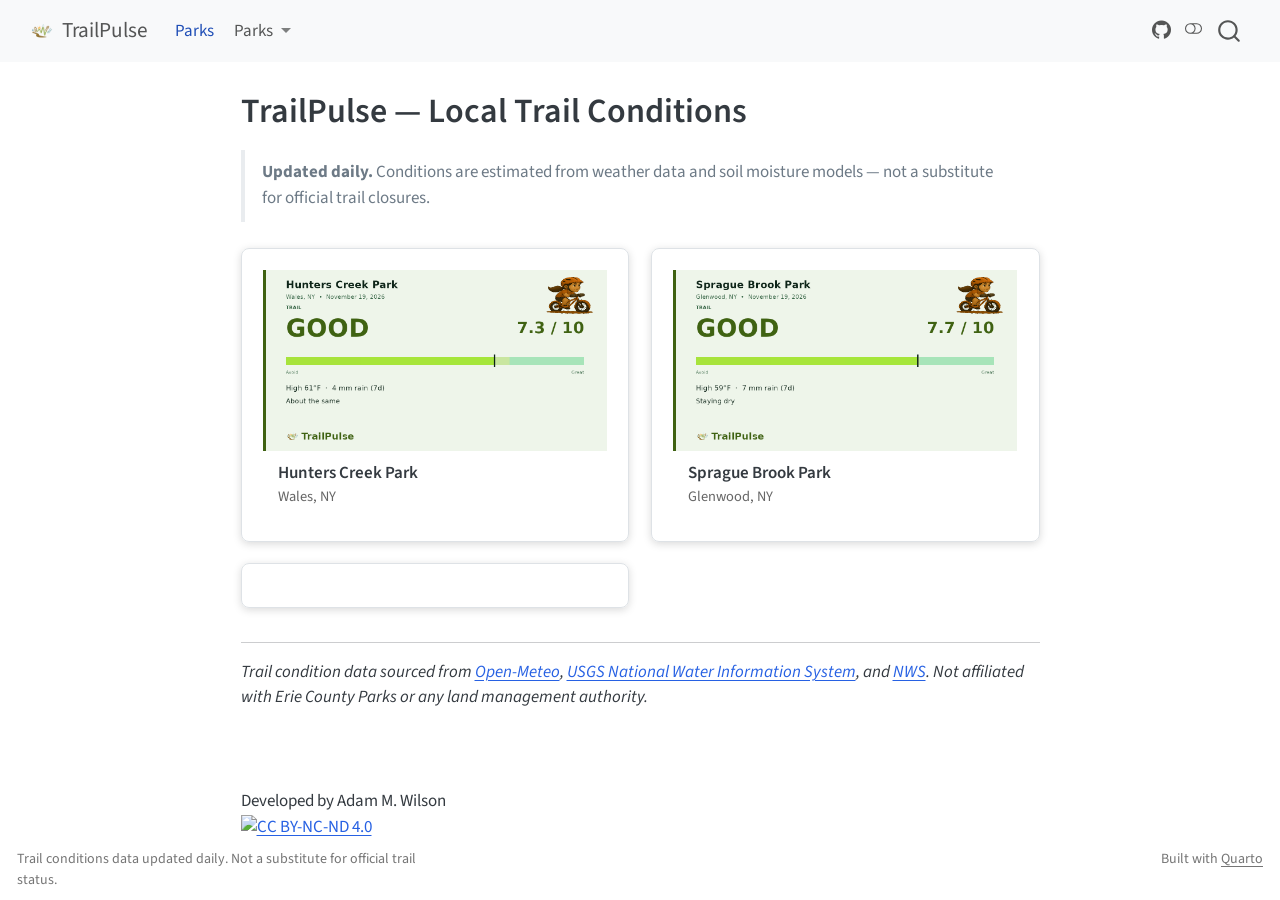
==== commit cf48f015: "Built site for gh-pages" ====
--- a/index.html
+++ b/index.html
@@ -49,9 +49,9 @@
 <link href="site_libs/quarto-html/quarto-syntax-highlighting-63b5708e65d6cd79cd7618c58d0c21e7.css" rel="stylesheet" class="quarto-color-scheme-extra" id="quarto-text-highlighting-styles">
 <script src="site_libs/bootstrap/bootstrap.min.js"></script>
 <link href="site_libs/bootstrap/bootstrap-icons.css" rel="stylesheet">
-<link href="site_libs/bootstrap/bootstrap-ea67d19c76e621e4bbc67ae8277c98bb.min.css" rel="stylesheet" append-hash="true" class="quarto-color-scheme" id="quarto-bootstrap" data-mode="light">
-<link href="site_libs/bootstrap/bootstrap-dark-d78374ffb415f58d4677e92c01d567e3.min.css" rel="stylesheet" append-hash="true" class="quarto-color-scheme quarto-color-alternate" id="quarto-bootstrap" data-mode="dark">
-<link href="site_libs/bootstrap/bootstrap-ea67d19c76e621e4bbc67ae8277c98bb.min.css" rel="stylesheet" append-hash="true" class="quarto-color-scheme-extra" id="quarto-bootstrap" data-mode="light">
+<link href="site_libs/bootstrap/bootstrap-3191446cf01d07254cce00ea98dcb138.min.css" rel="stylesheet" append-hash="true" class="quarto-color-scheme" id="quarto-bootstrap" data-mode="light">
+<link href="site_libs/bootstrap/bootstrap-dark-01ff0db6beb894ce1e8b5cbee5b9b6d6.min.css" rel="stylesheet" append-hash="true" class="quarto-color-scheme quarto-color-alternate" id="quarto-bootstrap" data-mode="dark">
+<link href="site_libs/bootstrap/bootstrap-3191446cf01d07254cce00ea98dcb138.min.css" rel="stylesheet" append-hash="true" class="quarto-color-scheme-extra" id="quarto-bootstrap" data-mode="light">
 <script id="quarto-search-options" type="application/json">{
   "location": "navbar",
   "copy-button": false,
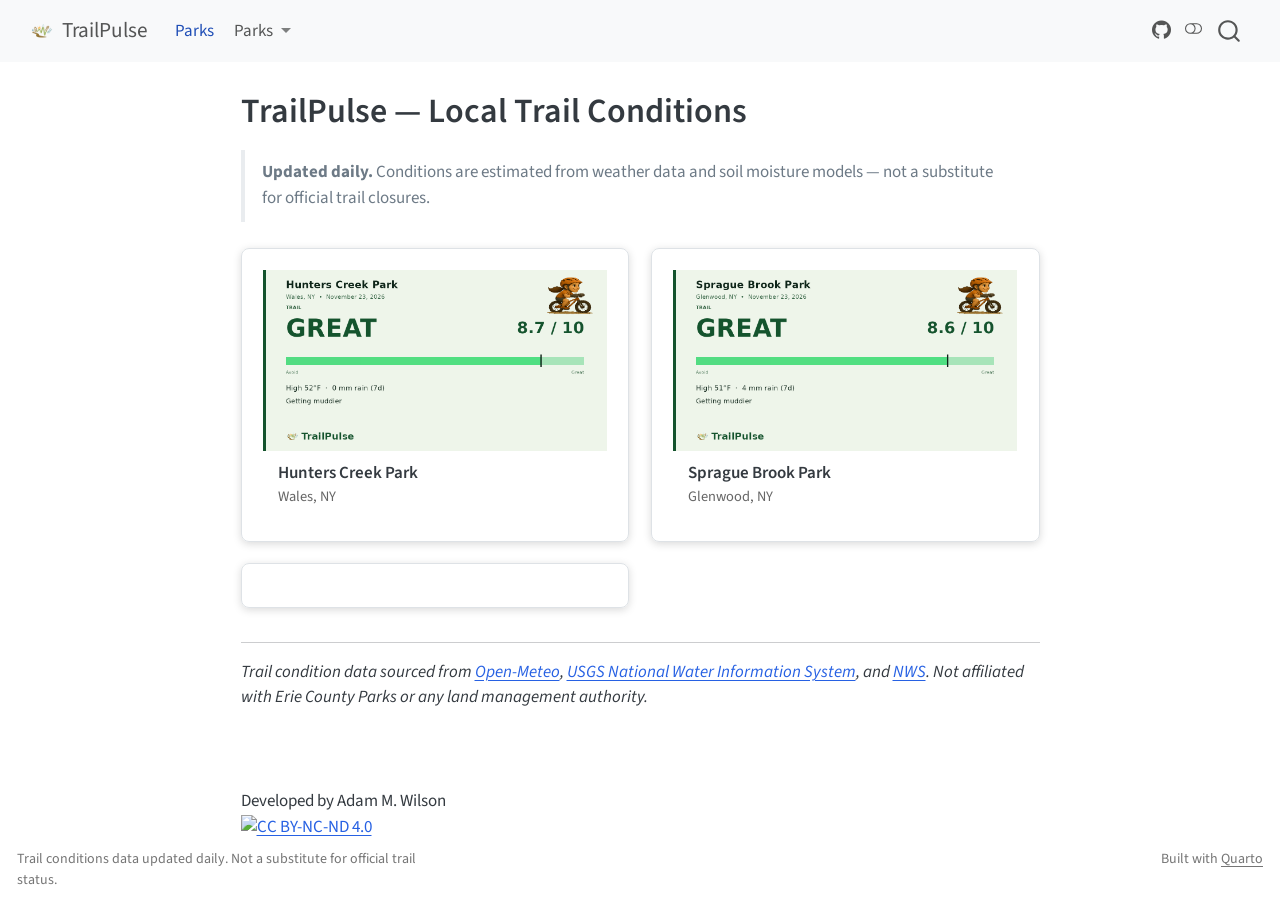
==== commit b217d34c: "Built site for gh-pages" ====
--- a/index.html
+++ b/index.html
@@ -49,9 +49,9 @@
 <link href="site_libs/quarto-html/quarto-syntax-highlighting-63b5708e65d6cd79cd7618c58d0c21e7.css" rel="stylesheet" class="quarto-color-scheme-extra" id="quarto-text-highlighting-styles">
 <script src="site_libs/bootstrap/bootstrap.min.js"></script>
 <link href="site_libs/bootstrap/bootstrap-icons.css" rel="stylesheet">
-<link href="site_libs/bootstrap/bootstrap-3191446cf01d07254cce00ea98dcb138.min.css" rel="stylesheet" append-hash="true" class="quarto-color-scheme" id="quarto-bootstrap" data-mode="light">
-<link href="site_libs/bootstrap/bootstrap-dark-01ff0db6beb894ce1e8b5cbee5b9b6d6.min.css" rel="stylesheet" append-hash="true" class="quarto-color-scheme quarto-color-alternate" id="quarto-bootstrap" data-mode="dark">
-<link href="site_libs/bootstrap/bootstrap-3191446cf01d07254cce00ea98dcb138.min.css" rel="stylesheet" append-hash="true" class="quarto-color-scheme-extra" id="quarto-bootstrap" data-mode="light">
+<link href="site_libs/bootstrap/bootstrap-ea67d19c76e621e4bbc67ae8277c98bb.min.css" rel="stylesheet" append-hash="true" class="quarto-color-scheme" id="quarto-bootstrap" data-mode="light">
+<link href="site_libs/bootstrap/bootstrap-dark-d78374ffb415f58d4677e92c01d567e3.min.css" rel="stylesheet" append-hash="true" class="quarto-color-scheme quarto-color-alternate" id="quarto-bootstrap" data-mode="dark">
+<link href="site_libs/bootstrap/bootstrap-ea67d19c76e621e4bbc67ae8277c98bb.min.css" rel="stylesheet" append-hash="true" class="quarto-color-scheme-extra" id="quarto-bootstrap" data-mode="light">
 <script id="quarto-search-options" type="application/json">{
   "location": "navbar",
   "copy-button": false,
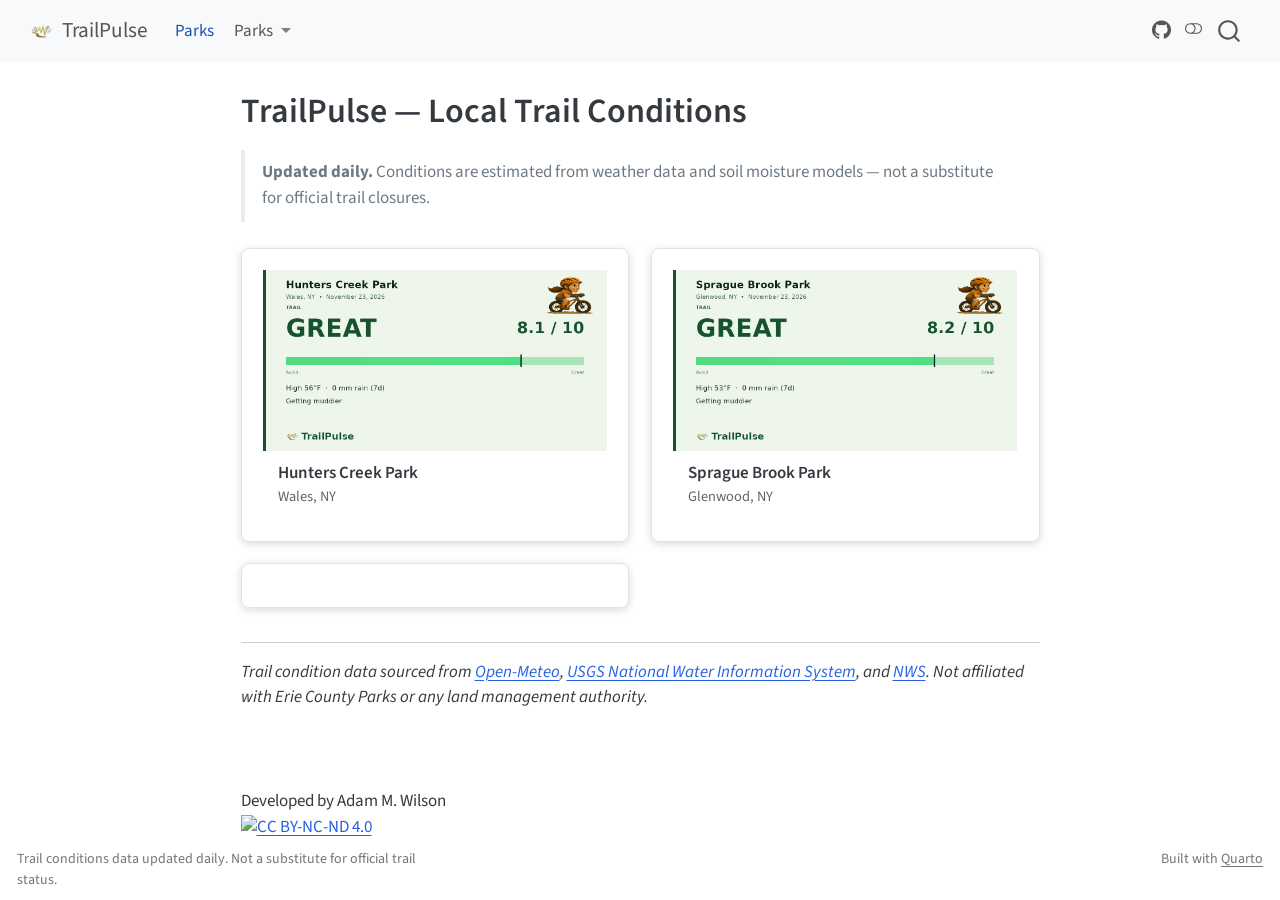
==== commit 7138476d: "Built site for gh-pages" ====
--- a/index.html
+++ b/index.html
@@ -49,9 +49,9 @@
 <link href="site_libs/quarto-html/quarto-syntax-highlighting-63b5708e65d6cd79cd7618c58d0c21e7.css" rel="stylesheet" class="quarto-color-scheme-extra" id="quarto-text-highlighting-styles">
 <script src="site_libs/bootstrap/bootstrap.min.js"></script>
 <link href="site_libs/bootstrap/bootstrap-icons.css" rel="stylesheet">
-<link href="site_libs/bootstrap/bootstrap-ea67d19c76e621e4bbc67ae8277c98bb.min.css" rel="stylesheet" append-hash="true" class="quarto-color-scheme" id="quarto-bootstrap" data-mode="light">
-<link href="site_libs/bootstrap/bootstrap-dark-d78374ffb415f58d4677e92c01d567e3.min.css" rel="stylesheet" append-hash="true" class="quarto-color-scheme quarto-color-alternate" id="quarto-bootstrap" data-mode="dark">
-<link href="site_libs/bootstrap/bootstrap-ea67d19c76e621e4bbc67ae8277c98bb.min.css" rel="stylesheet" append-hash="true" class="quarto-color-scheme-extra" id="quarto-bootstrap" data-mode="light">
+<link href="site_libs/bootstrap/bootstrap-3191446cf01d07254cce00ea98dcb138.min.css" rel="stylesheet" append-hash="true" class="quarto-color-scheme" id="quarto-bootstrap" data-mode="light">
+<link href="site_libs/bootstrap/bootstrap-dark-01ff0db6beb894ce1e8b5cbee5b9b6d6.min.css" rel="stylesheet" append-hash="true" class="quarto-color-scheme quarto-color-alternate" id="quarto-bootstrap" data-mode="dark">
+<link href="site_libs/bootstrap/bootstrap-3191446cf01d07254cce00ea98dcb138.min.css" rel="stylesheet" append-hash="true" class="quarto-color-scheme-extra" id="quarto-bootstrap" data-mode="light">
 <script id="quarto-search-options" type="application/json">{
   "location": "navbar",
   "copy-button": false,
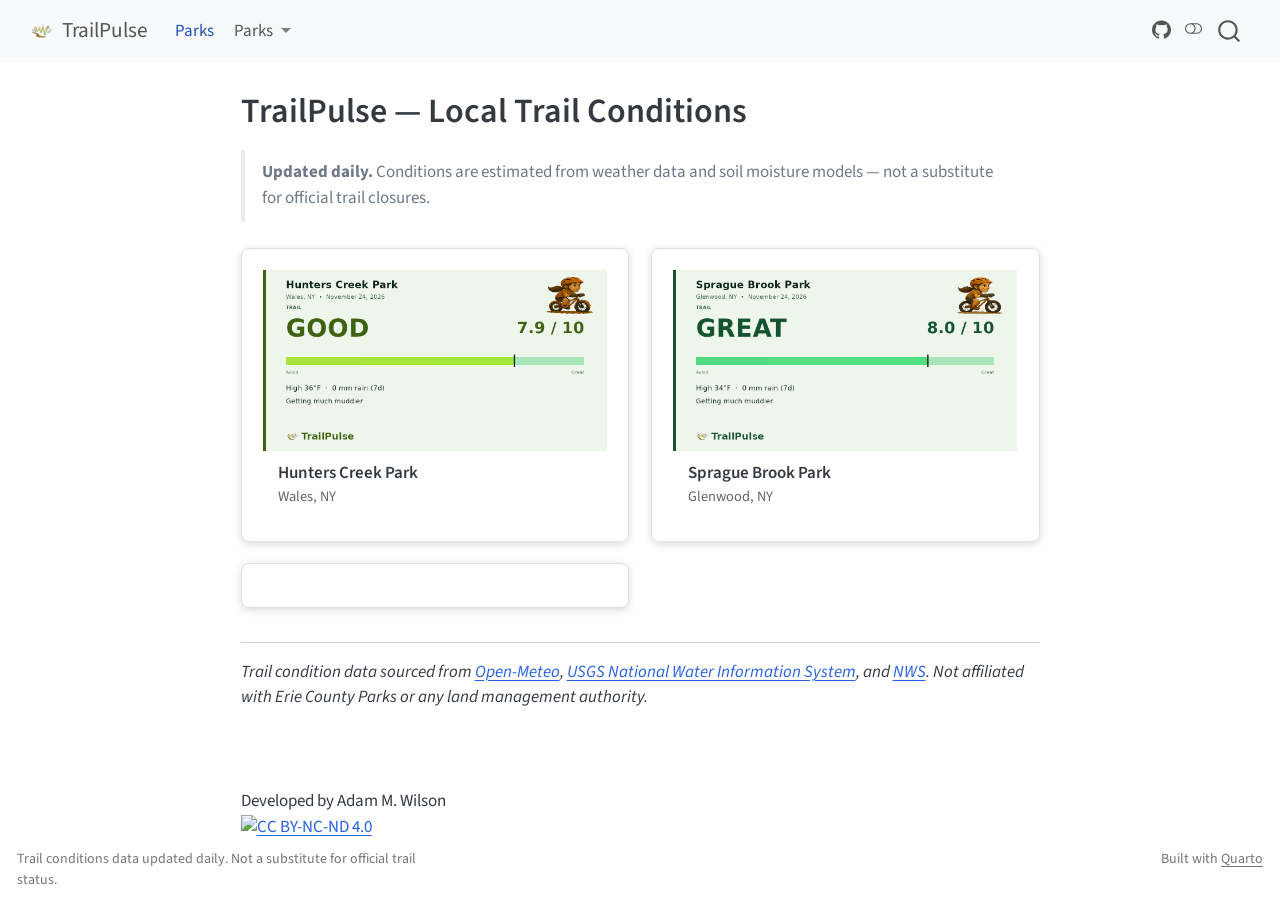
==== commit 1649652b: "Built site for gh-pages" ====
--- a/index.html
+++ b/index.html
@@ -49,9 +49,9 @@
 <link href="site_libs/quarto-html/quarto-syntax-highlighting-63b5708e65d6cd79cd7618c58d0c21e7.css" rel="stylesheet" class="quarto-color-scheme-extra" id="quarto-text-highlighting-styles">
 <script src="site_libs/bootstrap/bootstrap.min.js"></script>
 <link href="site_libs/bootstrap/bootstrap-icons.css" rel="stylesheet">
-<link href="site_libs/bootstrap/bootstrap-3191446cf01d07254cce00ea98dcb138.min.css" rel="stylesheet" append-hash="true" class="quarto-color-scheme" id="quarto-bootstrap" data-mode="light">
-<link href="site_libs/bootstrap/bootstrap-dark-01ff0db6beb894ce1e8b5cbee5b9b6d6.min.css" rel="stylesheet" append-hash="true" class="quarto-color-scheme quarto-color-alternate" id="quarto-bootstrap" data-mode="dark">
-<link href="site_libs/bootstrap/bootstrap-3191446cf01d07254cce00ea98dcb138.min.css" rel="stylesheet" append-hash="true" class="quarto-color-scheme-extra" id="quarto-bootstrap" data-mode="light">
+<link href="site_libs/bootstrap/bootstrap-ea67d19c76e621e4bbc67ae8277c98bb.min.css" rel="stylesheet" append-hash="true" class="quarto-color-scheme" id="quarto-bootstrap" data-mode="light">
+<link href="site_libs/bootstrap/bootstrap-dark-d78374ffb415f58d4677e92c01d567e3.min.css" rel="stylesheet" append-hash="true" class="quarto-color-scheme quarto-color-alternate" id="quarto-bootstrap" data-mode="dark">
+<link href="site_libs/bootstrap/bootstrap-ea67d19c76e621e4bbc67ae8277c98bb.min.css" rel="stylesheet" append-hash="true" class="quarto-color-scheme-extra" id="quarto-bootstrap" data-mode="light">
 <script id="quarto-search-options" type="application/json">{
   "location": "navbar",
   "copy-button": false,
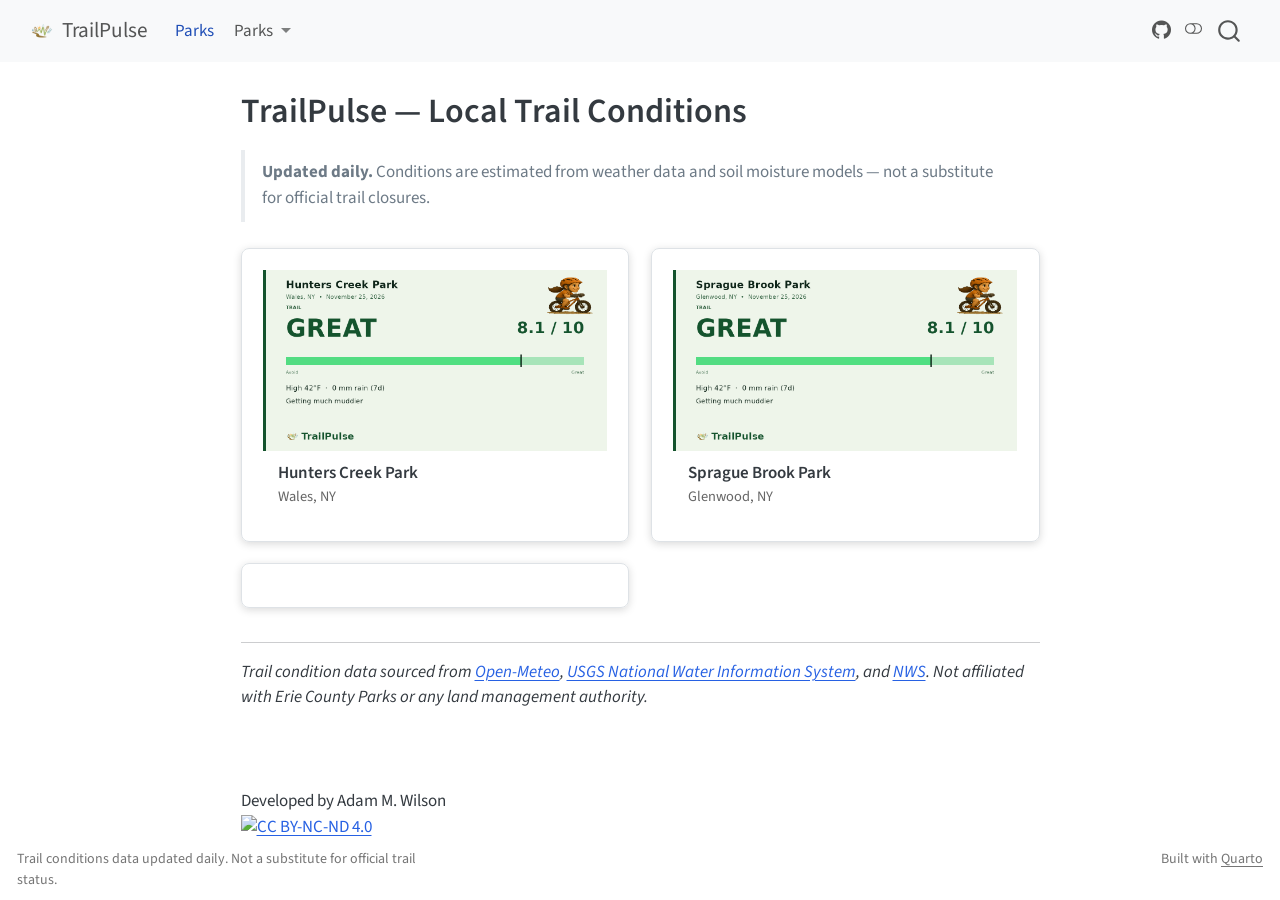
==== commit 092048be: "Built site for gh-pages" ====
--- a/index.html
+++ b/index.html
@@ -49,9 +49,9 @@
 <link href="site_libs/quarto-html/quarto-syntax-highlighting-63b5708e65d6cd79cd7618c58d0c21e7.css" rel="stylesheet" class="quarto-color-scheme-extra" id="quarto-text-highlighting-styles">
 <script src="site_libs/bootstrap/bootstrap.min.js"></script>
 <link href="site_libs/bootstrap/bootstrap-icons.css" rel="stylesheet">
-<link href="site_libs/bootstrap/bootstrap-ea67d19c76e621e4bbc67ae8277c98bb.min.css" rel="stylesheet" append-hash="true" class="quarto-color-scheme" id="quarto-bootstrap" data-mode="light">
-<link href="site_libs/bootstrap/bootstrap-dark-d78374ffb415f58d4677e92c01d567e3.min.css" rel="stylesheet" append-hash="true" class="quarto-color-scheme quarto-color-alternate" id="quarto-bootstrap" data-mode="dark">
-<link href="site_libs/bootstrap/bootstrap-ea67d19c76e621e4bbc67ae8277c98bb.min.css" rel="stylesheet" append-hash="true" class="quarto-color-scheme-extra" id="quarto-bootstrap" data-mode="light">
+<link href="site_libs/bootstrap/bootstrap-3191446cf01d07254cce00ea98dcb138.min.css" rel="stylesheet" append-hash="true" class="quarto-color-scheme" id="quarto-bootstrap" data-mode="light">
+<link href="site_libs/bootstrap/bootstrap-dark-01ff0db6beb894ce1e8b5cbee5b9b6d6.min.css" rel="stylesheet" append-hash="true" class="quarto-color-scheme quarto-color-alternate" id="quarto-bootstrap" data-mode="dark">
+<link href="site_libs/bootstrap/bootstrap-3191446cf01d07254cce00ea98dcb138.min.css" rel="stylesheet" append-hash="true" class="quarto-color-scheme-extra" id="quarto-bootstrap" data-mode="light">
 <script id="quarto-search-options" type="application/json">{
   "location": "navbar",
   "copy-button": false,
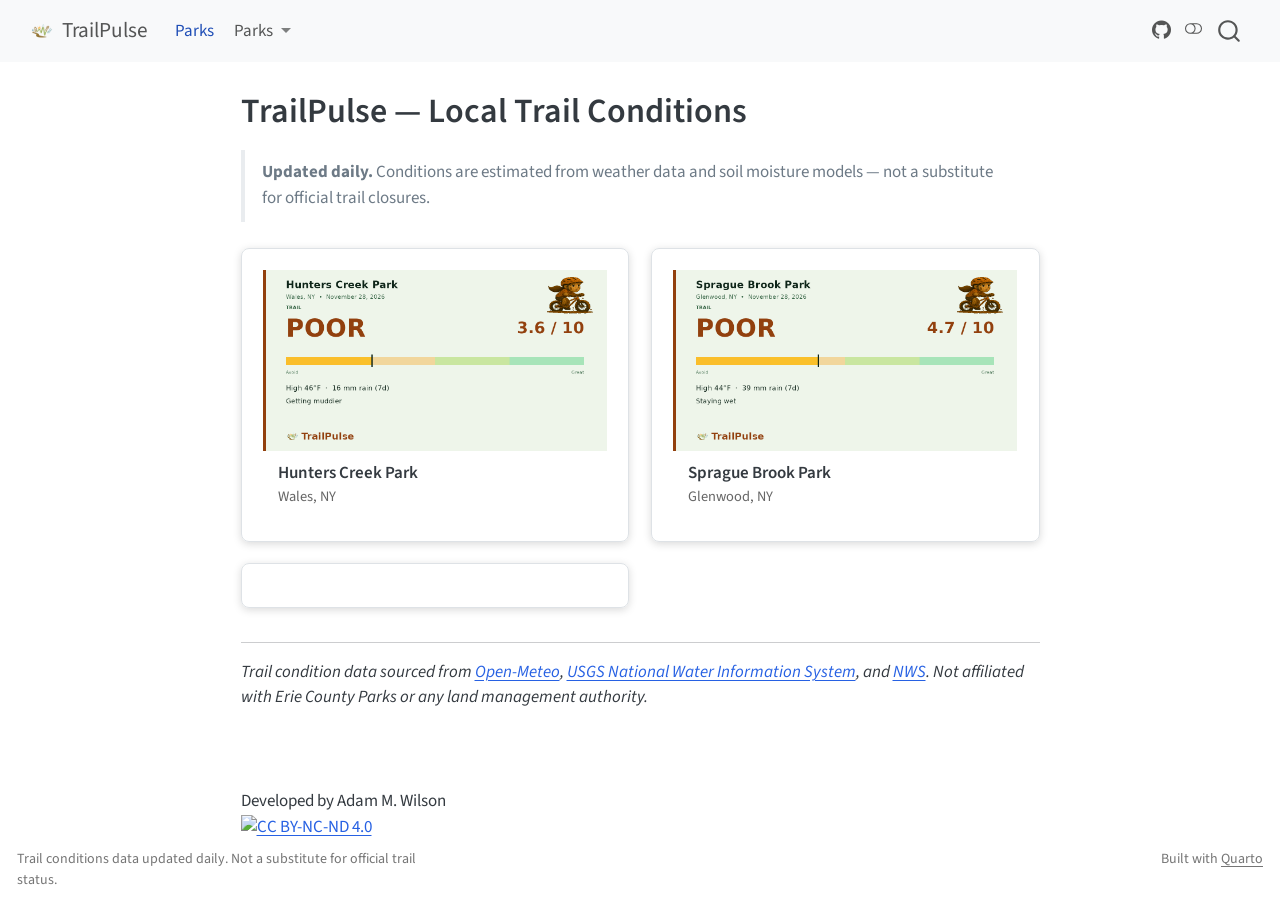
==== commit c7c58542: "Built site for gh-pages" ====
--- a/index.html
+++ b/index.html
@@ -49,9 +49,9 @@
 <link href="site_libs/quarto-html/quarto-syntax-highlighting-63b5708e65d6cd79cd7618c58d0c21e7.css" rel="stylesheet" class="quarto-color-scheme-extra" id="quarto-text-highlighting-styles">
 <script src="site_libs/bootstrap/bootstrap.min.js"></script>
 <link href="site_libs/bootstrap/bootstrap-icons.css" rel="stylesheet">
-<link href="site_libs/bootstrap/bootstrap-3191446cf01d07254cce00ea98dcb138.min.css" rel="stylesheet" append-hash="true" class="quarto-color-scheme" id="quarto-bootstrap" data-mode="light">
-<link href="site_libs/bootstrap/bootstrap-dark-01ff0db6beb894ce1e8b5cbee5b9b6d6.min.css" rel="stylesheet" append-hash="true" class="quarto-color-scheme quarto-color-alternate" id="quarto-bootstrap" data-mode="dark">
-<link href="site_libs/bootstrap/bootstrap-3191446cf01d07254cce00ea98dcb138.min.css" rel="stylesheet" append-hash="true" class="quarto-color-scheme-extra" id="quarto-bootstrap" data-mode="light">
+<link href="site_libs/bootstrap/bootstrap-572ae097587d2dd127cf956e26876fee.min.css" rel="stylesheet" append-hash="true" class="quarto-color-scheme" id="quarto-bootstrap" data-mode="light">
+<link href="site_libs/bootstrap/bootstrap-dark-14a7e4637ffb53655d2a1e8ed2ae1bbf.min.css" rel="stylesheet" append-hash="true" class="quarto-color-scheme quarto-color-alternate" id="quarto-bootstrap" data-mode="dark">
+<link href="site_libs/bootstrap/bootstrap-572ae097587d2dd127cf956e26876fee.min.css" rel="stylesheet" append-hash="true" class="quarto-color-scheme-extra" id="quarto-bootstrap" data-mode="light">
 <script id="quarto-search-options" type="application/json">{
   "location": "navbar",
   "copy-button": false,
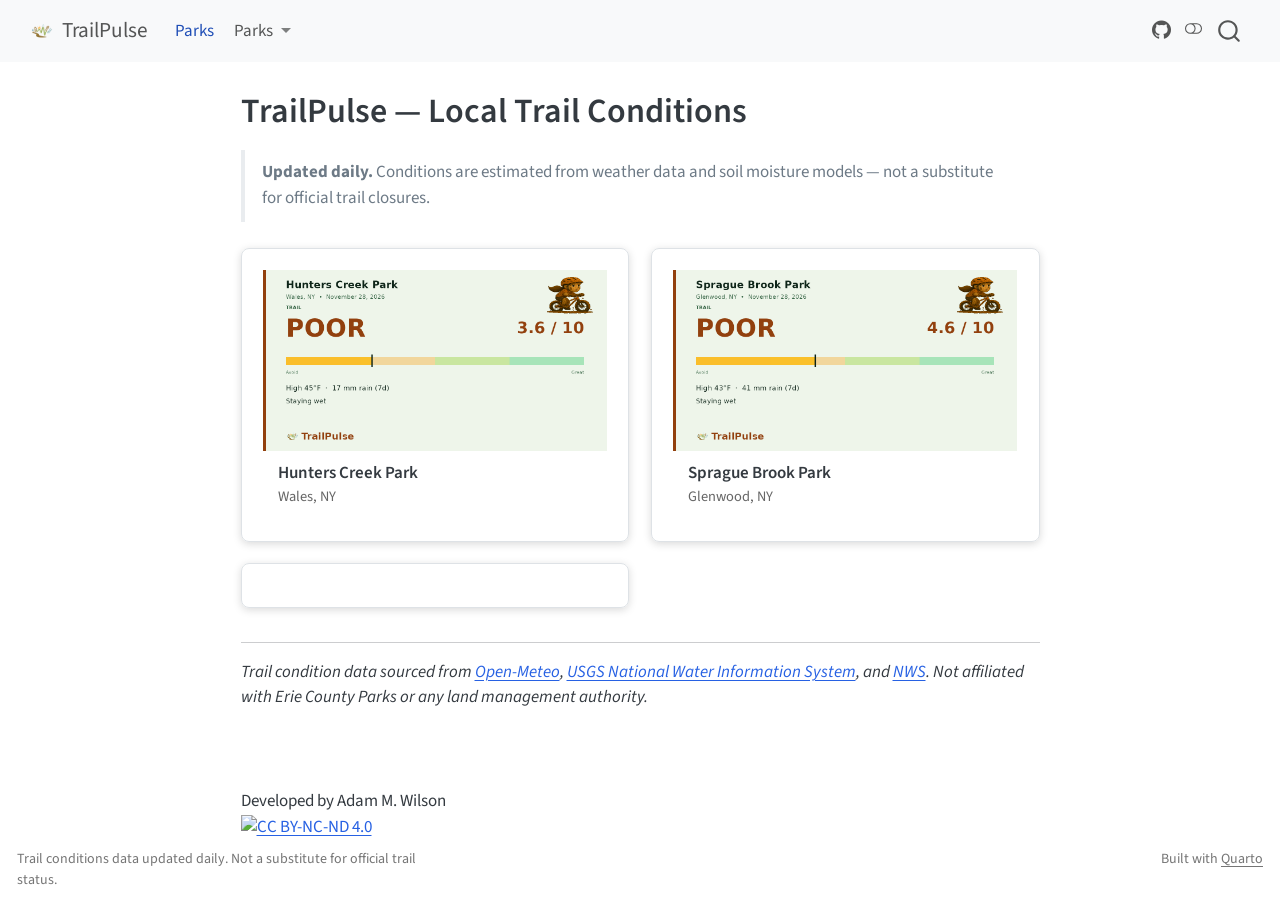
==== commit 8028d4ec: "Built site for gh-pages" ====
--- a/index.html
+++ b/index.html
@@ -49,9 +49,9 @@
 <link href="site_libs/quarto-html/quarto-syntax-highlighting-63b5708e65d6cd79cd7618c58d0c21e7.css" rel="stylesheet" class="quarto-color-scheme-extra" id="quarto-text-highlighting-styles">
 <script src="site_libs/bootstrap/bootstrap.min.js"></script>
 <link href="site_libs/bootstrap/bootstrap-icons.css" rel="stylesheet">
-<link href="site_libs/bootstrap/bootstrap-572ae097587d2dd127cf956e26876fee.min.css" rel="stylesheet" append-hash="true" class="quarto-color-scheme" id="quarto-bootstrap" data-mode="light">
-<link href="site_libs/bootstrap/bootstrap-dark-14a7e4637ffb53655d2a1e8ed2ae1bbf.min.css" rel="stylesheet" append-hash="true" class="quarto-color-scheme quarto-color-alternate" id="quarto-bootstrap" data-mode="dark">
-<link href="site_libs/bootstrap/bootstrap-572ae097587d2dd127cf956e26876fee.min.css" rel="stylesheet" append-hash="true" class="quarto-color-scheme-extra" id="quarto-bootstrap" data-mode="light">
+<link href="site_libs/bootstrap/bootstrap-4a009abaa5e012512fc3d796a9f11bde.min.css" rel="stylesheet" append-hash="true" class="quarto-color-scheme" id="quarto-bootstrap" data-mode="light">
+<link href="site_libs/bootstrap/bootstrap-dark-b6f2eaf8080b16203bfe22db70b8632a.min.css" rel="stylesheet" append-hash="true" class="quarto-color-scheme quarto-color-alternate" id="quarto-bootstrap" data-mode="dark">
+<link href="site_libs/bootstrap/bootstrap-4a009abaa5e012512fc3d796a9f11bde.min.css" rel="stylesheet" append-hash="true" class="quarto-color-scheme-extra" id="quarto-bootstrap" data-mode="light">
 <script id="quarto-search-options" type="application/json">{
   "location": "navbar",
   "copy-button": false,
